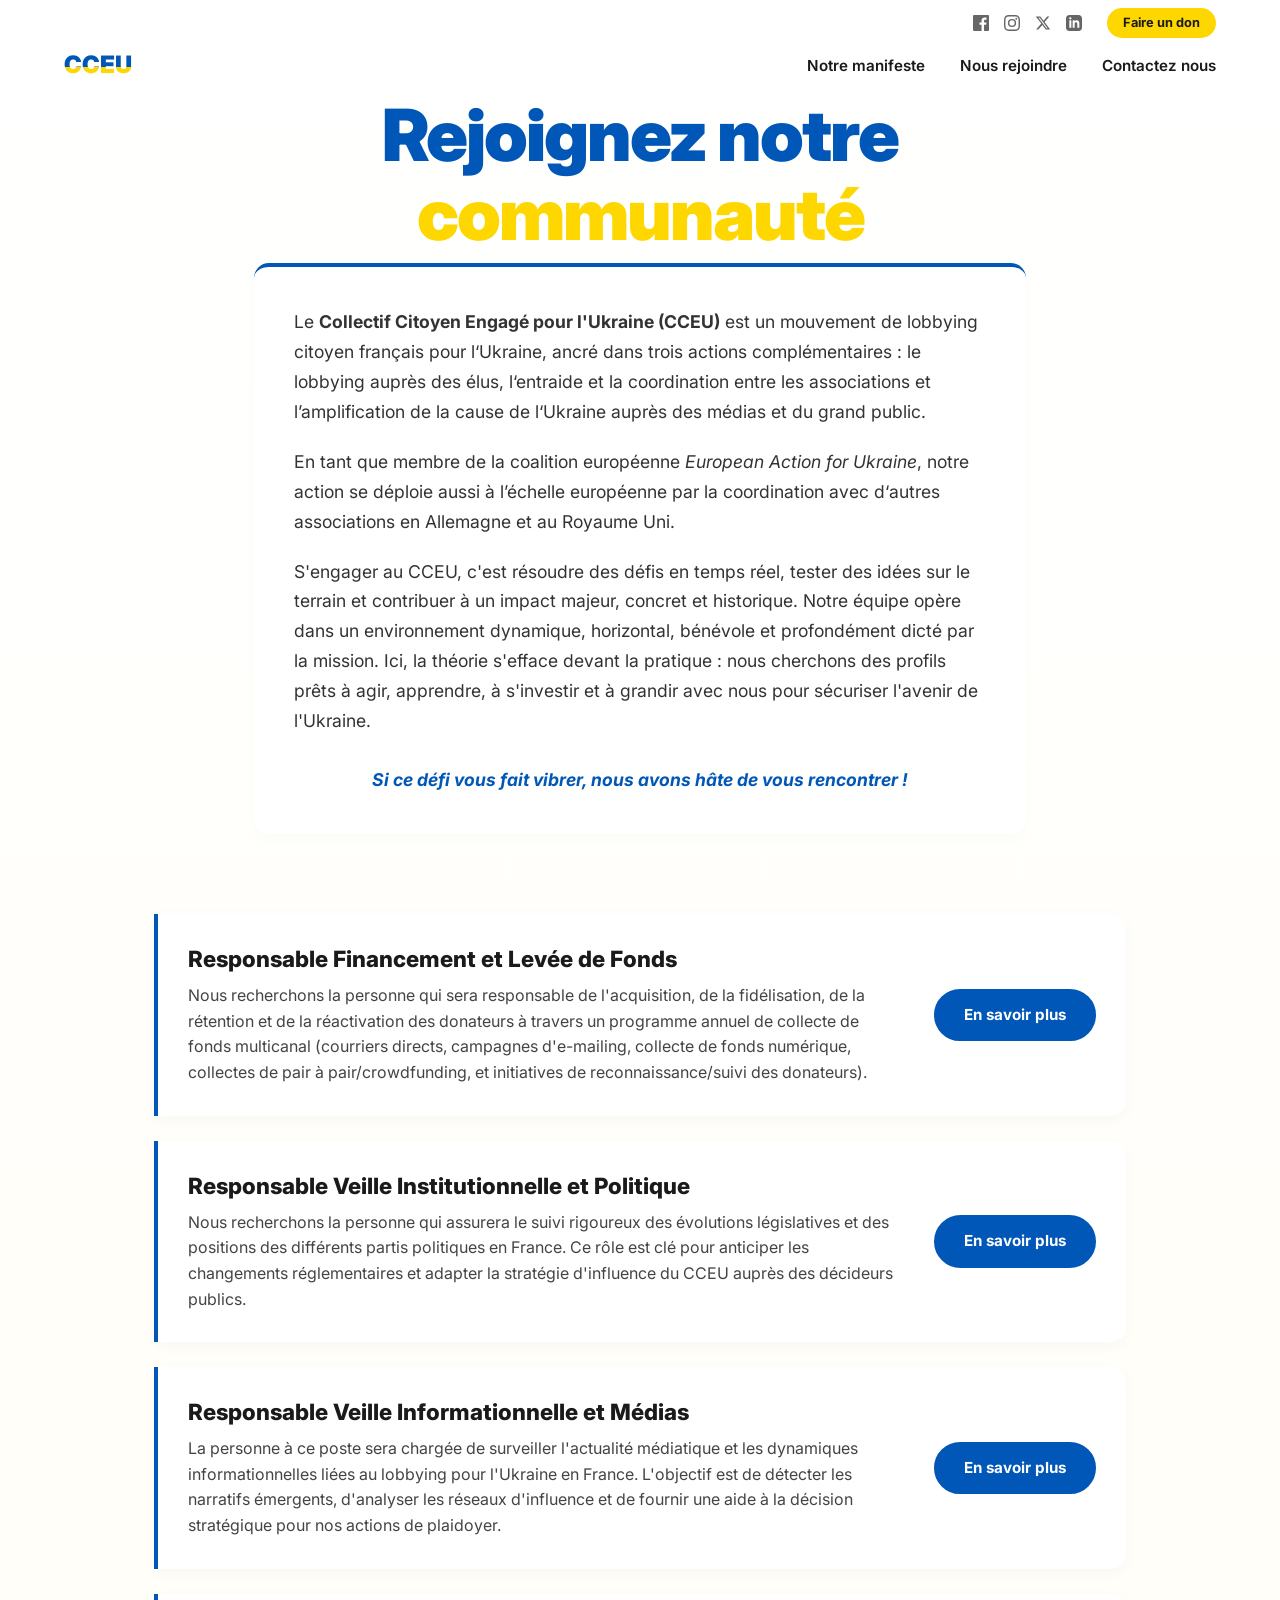
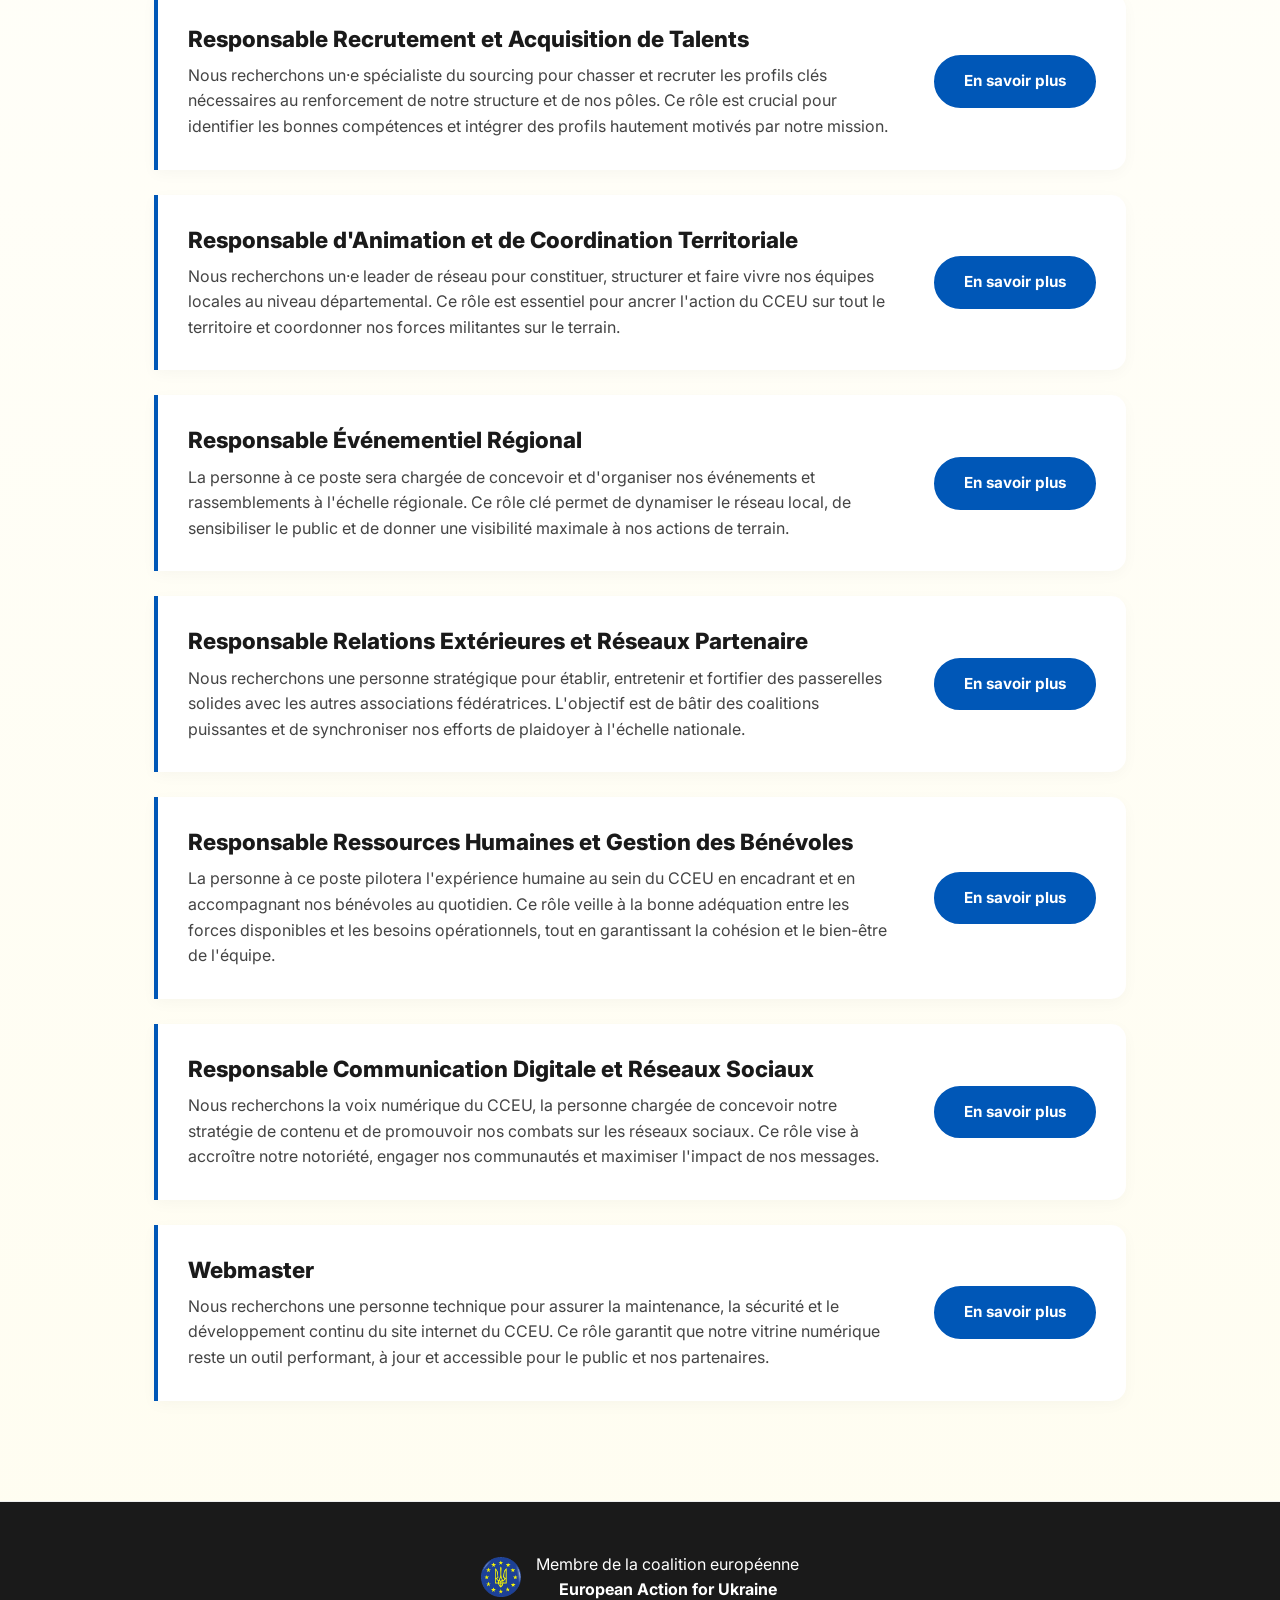
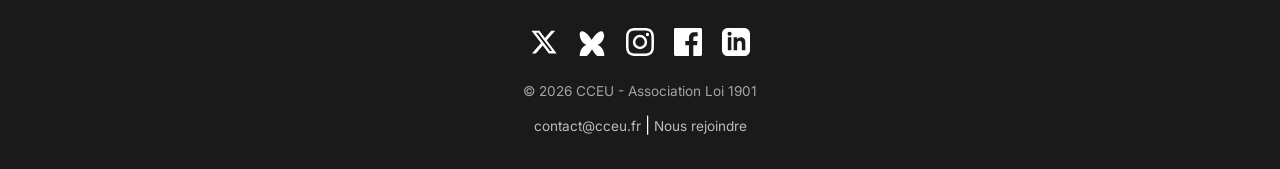
==== pages/rejoindre.html @ 735cca51 "Update rejoindre.html" ====
<!DOCTYPE html>
<html lang="fr">
<head>
    <meta charset="UTF-8">
    <meta name="viewport" content="width=device-width, initial-scale=1.0">
    <title>CCEU - Collectif Citoyen Engagé pour l'Ukraine</title>
    <link rel="stylesheet" href="../index.css">
    <link rel="stylesheet" href="../static/jobs.css">
    <link rel="preconnect" href="https://fonts.googleapis.com">
    <link rel="preconnect" href="https://fonts.gstatic.com" crossorigin>
    <link href="https://fonts.googleapis.com/css2?family=Inter:wght@400;700;900&display=swap" rel="stylesheet">
</head>
<body>
<header>
        <div class="top-bar">
            <div class="top-bar-container">
                <div class="nav-socials">
                    <a href="https://www.facebook.com/profile.php?id=61579489568412" target="_blank" title="Facebook">
                        <svg viewBox="0 0 24 24"><path d="M22.675 0h-21.35c-.732 0-1.325.593-1.325 1.325v21.351c0 .731.593 1.324 1.325 1.324h11.495v-9.294h-3.128v-3.622h3.128v-2.671c0-3.1 1.893-4.788 4.659-4.788 1.325 0 2.463.099 2.795.143v3.24l-1.918.001c-1.504 0-1.795.715-1.795 1.763v2.313h3.587l-.467 3.622h-3.12v9.293h6.116c.73 0 1.323-.593 1.323-1.325v-21.35c0-.732-.593-1.325-1.325-1.325z" /></svg>
                    </a>
                    <a href="https://www.instagram.com/collectif_cceu/" target="_blank" title="Instagram">
                        <svg viewBox="0 0 24 24"><path d="M12 2.163c3.204 0 3.584.012 4.85.07 3.252.148 4.771 1.691 4.919 4.919.058 1.265.069 1.645.069 4.849 0 3.205-.012 3.584-.069 4.849-.149 3.225-1.664 4.771-4.919 4.919-1.266.058-1.644.07-4.85.07-3.204 0-3.584-.012-4.849-.07-3.26-.149-4.771-1.699-4.919-4.92-.058-1.265-.07-1.644-.07-4.849 0-3.204 .013-3.583.07-4.849.149-3.227 1.664-4.771 4.919-4.919 1.266-.057 1.645-.069 4.849-.069zM12 0C8.741 0 8.333.014 7.053.072 2.695.272.273 2.69.073 7.052.014 8.333 0 8.741 0 12c0 3.259.014 3.668.072 4.948.2 4.358 2.618 6.78 6.98 6.981 1.281.058 1.689.072 4.948.072 3.259 0 3.668-.014 4.948-.072 4.354-.2 6.782-2.618 6.979-6.98.059-1.28.073-1.689.073-4.948 0-3.259-.014-3.668-.072-4.947-.196-4.354-2.617-6.78-6.979-6.98C15.668.014 15.259 0 12 0zm0 5.838a6.162 6.162 0 100 12.324 6.162 6.162 0 000-12.324zM12 16a4 4 0 110-8 4 4 0 010 8zm6.406-11.845a1.44 1.44 0 100 2.881 1.44 1.44 0 000-2.881z"/></svg>
                    </a>
                    <a href="https://x.com/Collectif_CCEU" target="_blank" title="Twitter / X">
                        <svg viewBox="0 0 24 24"><path d="M18.244 2.25h3.308l-7.227 8.26 8.502 11.24H16.17l-5.214-6.817L4.99 21.75H1.68l7.73-8.835L1.254 2.25H8.08l4.713 6.231zm-1.161 17.52h1.833L7.084 4.126H5.117z"/></svg>
                    </a>
                    <a href="https://www.linkedin.com/company/cceu/" target="_blank" title="LinkedIn">
                        <svg viewBox="0 0 24 24"><path d="M19 0h-14c-2.761 0-5 2.239-5 5v14c0 2.761 2.239 5 5 5h14c2.762 0 5-2.239 5-5v-14c0-2.761-2.238-5-5-5zm-11 19h-3v-11h3v11zm-1.5-12.268c-.966 0-1.75-.79-1.75-1.764s.784-1.764 1.75-1.764 1.75.79 1.75 1.764-.783 1.764-1.75 1.764zm13.5 12.268h-3v-5.604c0-3.368-4-3.113-4 0v5.604h-3v-11h3v1.765c1.396-2.586 7-2.777 7 2.476v6.759z"/></svg>
                    </a>
                </div>
                <a href="https://www.paypal.com/donate/?hosted_button_id=MT288N3JQ9G96" target="_blank" class="btn-donate-top">Faire un don</a>
            </div>
        </div>

        <nav class="main-nav">
            <div class="logo-nav">CCEU</div>
            <ul class="nav-links">
                <li><a href="#manifeste">Notre manifeste</a></li>
                <li><a href="https://cceu.fr/pages/rejoindre.html">Nous rejoindre</a></li>
                <li><a href="mailto:contact@cceu.fr">Contactez nous</a></li>
            </ul>
        </nav>
    </header>

    <main>
        <section class="hero hero-rejoindre">
            <h1 class="acronym acronym-rejoindre">Rejoignez notre communauté</h1>
            
            <div class="introduction-box">
                <p class="intro-paragraph">
                    Le <strong>Collectif Citoyen Engagé pour l'Ukraine (CCEU)</strong> est un mouvement de lobbying citoyen français pour l‘Ukraine, 
                    ancré dans trois actions complémentaires : le lobbying auprès des élus, l‘entraide et la coordination entre les associations et 
                    l’amplification de la cause de l‘Ukraine auprès des médias et du grand public.
                </p>
                
                <p class="intro-paragraph">
                    En tant que membre de la coalition européenne <em>European Action for Ukraine</em>, notre action se déploie aussi à l’échelle européenne
                    par la coordination avec d‘autres associations en Allemagne et au Royaume Uni.
                </p>
                
                <p class="intro-paragraph">
                    S'engager au CCEU, c'est résoudre des défis en temps réel, tester des idées sur le terrain et contribuer à un impact majeur, 
                    concret et historique. Notre équipe opère dans un environnement dynamique, horizontal, bénévole et profondément dicté par la mission. 
                    Ici, la théorie s'efface devant la pratique : nous cherchons des profils prêts à agir, apprendre, à s'investir et à grandir 
                    avec nous pour sécuriser l'avenir de l'Ukraine.
                </p>
                
                <p class="intro-conclusion">
                    Si ce défi vous fait vibrer, nous avons hâte de vous rencontrer !
                </p>
            </div>
        </section>

        <div class="nous-rejoindre-container">
            <div class="poste-resume">
                <div class="poste-texte-container">
                    <h2 class="poste-titre">Responsable Financement et Levée de Fonds</h2>
                    <p class="poste-texte">Nous recherchons la personne qui sera responsable de l'acquisition, de la fidélisation, de la rétention 
                        et de la réactivation des donateurs à travers un programme annuel de collecte de fonds multicanal (courriers directs, 
                        campagnes d'e-mailing, collecte de fonds numérique, collectes de pair à pair/crowdfunding, et 
                        initiatives de reconnaissance/suivi des donateurs).</p>
                </div>
                <a href="https://cceu.fr/pages/jobs/responsable-financement.html" class="poste-button">En savoir plus</a>
            </div>

            <div class="poste-resume">
                <div class="poste-texte-container">
                    <h2 class="poste-titre">Responsable Veille Institutionnelle et Politique</h2>
                    <p class="poste-texte">Nous recherchons la personne qui assurera le suivi rigoureux des évolutions législatives et des positions 
                        des différents partis politiques en France. Ce rôle est clé pour anticiper les changements réglementaires et adapter la stratégie 
                        d'influence du CCEU auprès des décideurs publics.</p>
                </div>
                <a href="https://cceu.fr/pages/jobs/responsable-veille-institutionnelle.html" class="poste-button">En savoir plus</a>
            </div>

            <div class="poste-resume">
                <div class="poste-texte-container">
                    <h2 class="poste-titre">Responsable Veille Informationnelle et Médias</h2>
                    <p class="poste-texte">La personne à ce poste sera chargée de surveiller l'actualité médiatique et les dynamiques informationnelles 
                        liées au lobbying pour l'Ukraine en France. L'objectif est de détecter les narratifs émergents, d'analyser les réseaux d'influence 
                        et de fournir une aide à la décision stratégique pour nos actions de plaidoyer.</p>
                </div>
                <a href="https://cceu.fr/pages/jobs/responsable-veille-informationnelle.html" class="poste-button">En savoir plus</a>
            </div>

            <div class="poste-resume">
                <div class="poste-texte-container">
                    <h2 class="poste-titre">Responsable Recrutement et Acquisition de Talents</h2>
                    <p class="poste-texte">Nous recherchons un·e spécialiste du sourcing pour chasser et recruter les profils clés nécessaires au 
                        renforcement de notre structure et de nos pôles. Ce rôle est crucial pour identifier les bonnes compétences et intégrer des 
                        profils hautement motivés par notre mission.</p>
                </div>
                <a href="https://cceu.fr/pages/jobs/responsable-recrutement.html" class="poste-button">En savoir plus</a>
            </div>

            <div class="poste-resume">
                <div class="poste-texte-container">
                    <h2 class="poste-titre">Responsable d'Animation et de Coordination Territoriale</h2>
                    <p class="poste-texte">Nous recherchons un·e leader de réseau pour constituer, structurer et faire vivre nos équipes locales au niveau 
                        départemental. Ce rôle est essentiel pour ancrer l'action du CCEU sur tout le territoire et coordonner nos forces militantes sur le terrain.</p>
                </div>
                <a href="https://cceu.fr/pages/jobs/responsable-animation-coordination.html" class="poste-button">En savoir plus</a>
            </div>

            <div class="poste-resume">
                <div class="poste-texte-container">
                    <h2 class="poste-titre">Responsable Événementiel Régional</h2>
                    <p class="poste-texte">La personne à ce poste sera chargée de concevoir et d'organiser nos événements et rassemblements à l'échelle 
                        régionale. Ce rôle clé permet de dynamiser le réseau local, de sensibiliser le public et de donner une visibilité maximale à 
                        nos actions de terrain.</p>
                </div>
                <a href="https://cceu.fr/pages/jobs/responsable-evenementiel-regional.html" class="poste-button">En savoir plus</a>
            </div>

            <div class="poste-resume">
                <div class="poste-texte-container">
                    <h2 class="poste-titre">Responsable Relations Extérieures et Réseaux Partenaire</h2>
                    <p class="poste-texte">Nous recherchons une personne stratégique pour établir, entretenir et fortifier des passerelles solides 
                        avec les autres associations fédératrices. L'objectif est de bâtir des coalitions puissantes et de synchroniser nos efforts 
                        de plaidoyer à l'échelle nationale.</p>
                </div>
                <a href="https://cceu.fr/pages/jobs/responsable-relations-exterieures.html" class="poste-button">En savoir plus</a>
            </div>

            <div class="poste-resume">
                <div class="poste-texte-container">
                    <h2 class="poste-titre">Responsable Ressources Humaines et Gestion des Bénévoles</h2>
                    <p class="poste-texte">La personne à ce poste pilotera l'expérience humaine au sein du CCEU en encadrant et en accompagnant nos 
                        bénévoles au quotidien. Ce rôle veille à la bonne adéquation entre les forces disponibles et les besoins opérationnels, tout 
                        en garantissant la cohésion et le bien-être de l'équipe.</p>
                </div>
                <a href="https://cceu.fr/pages/jobs/responsable-ressources-humaines.html" class="poste-button">En savoir plus</a>
            </div>

            <div class="poste-resume">
                <div class="poste-texte-container">
                    <h2 class="poste-titre">Responsable Communication Digitale et Réseaux Sociaux</h2>
                    <p class="poste-texte">Nous recherchons la voix numérique du CCEU, la personne chargée de concevoir notre stratégie de contenu et 
                        de promouvoir nos combats sur les réseaux sociaux. Ce rôle vise à accroître notre notoriété, engager nos communautés et maximiser 
                        l'impact de nos messages.</p>
                </div>
                <a href="https://cceu.fr/pages/jobs/responsable-communication-digitale.html" class="poste-button">En savoir plus</a>
            </div>

            <div class="poste-resume">
                <div class="poste-texte-container">
                    <h2 class="poste-titre">Webmaster</h2>
                    <p class="poste-texte">Nous recherchons une personne technique pour assurer la maintenance, la sécurité et le développement continu 
                        du site internet du CCEU. Ce rôle garantit que notre vitrine numérique reste un outil performant, à jour et accessible pour le 
                        public et nos partenaires.</p>
                </div>
                <a href="https://cceu.fr/pages/jobs/webmaster.html" class="poste-button">En savoir plus</a>
            </div>
        </div>
    </main>

<footer>
    <div class="footer-content">
        
        <div class="coalition-block">
            <a href="https://europeanactionforukraine.org" target="_blank" rel="noopener">
                <img src="../static/logo_EAU.png" alt="Logo European Action for Ukraine">
                <span>
                    Membre de la coalition européenne<br>
                    <strong>European Action for Ukraine</strong>
                </span>
            </a>
        </div>
        <br>

        <div class="social-links">
            <a href="https://x.com/Collectif_CCEU" target="_blank" title="Twitter / X">
                <svg viewBox="0 0 24 24"><path d="M18.244 2.25h3.308l-7.227 8.26 8.502 11.24H16.17l-5.214-6.817L4.99 21.75H1.68l7.73-8.835L1.254 2.25H8.08l4.713 6.231zm-1.161 17.52h1.833L7.084 4.126H5.117z"/></svg>
            </a>
            <a href="https://bsky.app/profile/cceu.bsky.social" target="_blank" title="Bluesky">
                <svg viewBox="0 0 24 24"><path d="M12 10.8c-1.087-2.114-4.046-5.929-6.058-7.148-1.005-.609-2.085-1.132-2.912-.904-1.119.308-1.577 1.455-1.577 2.441 0 .543.15 1.836.257 2.37.581 2.924 2.164 5.343 4.29 6.443.43.223.86.377 1.25.467-.39.09-.82.244-1.25.467-2.126 1.1-3.709 3.519-4.29 6.443-.107.534-.257 1.827-.257 2.37 0 .986.458 2.133 1.577 2.441.827.228 1.907-.295 2.912-.904 2.012-1.219 4.971-5.034 6.058-7.148 1.087 2.114 4.046 5.929 6.058 7.148 1.005.609 2.085 1.132 2.912.904 1.119-.308 1.577-1.455 1.577-2.441 0-.543-.15-1.836-.257-2.37-.581-2.924-2.164-5.343-4.29-6.443-.43-.223-.86-.377-1.25-.467.39-.09.82-.244 1.25-.467 2.126-1.1 3.709-3.519 4.29-6.443.107-.534.257-1.827-.257-2.37 0-.986-.458-2.133-1.577-2.441-.827-.228-1.907.295-2.912.904-2.012 1.219-4.971 5.034-6.058 7.148Z"/></svg>
            </a>
            <a href="https://www.instagram.com/collectif_cceu/" target="_blank" title="Instagram">
                <svg viewBox="0 0 24 24"><path d="M12 2.163c3.204 0 3.584.012 4.85.07 3.252.148 4.771 1.691 4.919 4.919.058 1.265.069 1.645.069 4.849 0 3.205-.012 3.584-.069 4.849-.149 3.225-1.664 4.771-4.919 4.919-1.266.058-1.644.07-4.85.07-3.204 0-3.584-.012-4.849-.07-3.26-.149-4.771-1.699-4.919-4.92-.058-1.265-.07-1.644-.07-4.849 0-3.204.013-3.583.07-4.849.149-3.227 1.664-4.771 4.919-4.919 1.266-.057 1.645-.069 4.849-.069zM12 0C8.741 0 8.333.014 7.053.072 2.695.272.273 2.69.073 7.052.014 8.333 0 8.741 0 12c0 3.259.014 3.668.072 4.948.2 4.358 2.618 6.78 6.98 6.981 1.281.058 1.689.072 4.948.072 3.259 0 3.668-.014 4.948-.072 4.354-.2 6.782-2.618 6.979-6.98.059-1.28.073-1.689.073-4.948 0-3.259-.014-3.668-.072-4.947-.196-4.354-2.617-6.78-6.979-6.98C15.668.014 15.259 0 12 0zm0 5.838a6.162 6.162 0 100 12.324 6.162 6.162 0 000-12.324zM12 16a4 4 0 110-8 4 4 0 010 8zm6.406-11.845a1.44 1.44 0 100 2.881 1.44 1.44 0 000-2.881z"/></svg>
            </a>
            <a href="https://www.facebook.com/profile.php?id=61579489568412" target="_blank" title="Facebook">
                <svg viewBox="0 0 24 24"><path d="M22.675 0h-21.35c-.732 0-1.325.593-1.325 1.325v21.351c0 .731.593 1.324 1.325 1.324h11.495v-9.294h-3.128v-3.622h3.128v-2.671c0-3.1 1.893-4.788 4.659-4.788 1.325 0 2.463.099 2.795.143v3.24l-1.918.001c-1.504 0-1.795.715-1.795 1.763v2.313h3.587l-.467 3.622h-3.12v9.293h6.116c.73 0 1.323-.593 1.323-1.325v-21.35c0-.732-.593-1.325-1.325-1.325z"/></svg>
            </a>
            <a href="https://www.linkedin.com/company/cceu/" target="_blank" title="LinkedIn">
                <svg viewBox="0 0 24 24"><path d="M19 0h-14c-2.761 0-5 2.239-5 5v14c0 2.761 2.239 5 5 5h14c2.762 0 5-2.239 5-5v-14c0-2.761-2.238-5-5-5zm-11 19h-3v-11h3v11zm-1.5-12.268c-.966 0-1.75-.79-1.75-1.764s.784-1.764 1.75-1.764 1.75.79 1.75 1.764-.783 1.764-1.75 1.764zm13.5 12.268h-3v-5.604c0-3.368-4-3.113-4 0v5.604h-3v-11h3v1.765c1.396-2.586 7-2.777 7 2.476v6.759z"/></svg>
            </a>
        </div>

        <p class="copyright">&copy; 2026 CCEU - Association Loi 1901</p>
        
        <div class="emails">
            <a href="mailto:contact@cceu.fr">contact@cceu.fr</a> | 
            <a href="rejoindre.html">Nous rejoindre</a>
        </div>
    </div>
</footer>

</body>
</html>
---- index.css ----
:root {
    --ua-blue: #0057B7;
    --ua-yellow: #FFD700;
    --dark: #1a1a1a;
    --light: #f9f9f9;
}

* {
    margin: 0;
    padding: 0;
    box-sizing: border-box;
}

body {
    font-family: 'Inter', sans-serif;
    background: linear-gradient(180deg, #ffffff 0%, #fffdf0 100%);
    color: var(--dark);
    line-height: 1.6;
    min-height: 100vh;
}

/* #region Navigation */
header {
    width: 100%;
    background-color: #ffffff;
}

/* Style de la petite barre tout en haut */
.top-bar {
    width: 100%;
    padding: 8px 5%;
    display: flex;         /* On force la ligne à devenir un conteneur Flex */
    justify-content: flex-end; /* On pousse tout le monde vers la droite de l'écran */
}

.top-bar-container {
    width: 100%;
    max-width: 1200px;
    display: flex;
    justify-content: flex-end; /* Aligne tout le sous-bloc à droite */
    align-items: center;
    gap: 25px;
}

/* Réseaux Sociaux */
.nav-socials {
    display: flex;
    align-items: center;
    gap: 15px;
}

.nav-socials a {
    display: flex;
    align-items: center;
}

.nav-socials svg {
    width: 16px; /* Discret pour la top-bar */
    height: 16px;
    fill: #666;
    transition: fill 0.2s, transform 0.2s;
}

.nav-socials a:hover svg {
    fill: var(--ua-blue);
    transform: scale(1.1);
}

/* Bouton faire un don dans la top-bar */
.btn-donate-top {
    background-color: var(--ua-yellow);
    color: var(--dark);
    text-decoration: none;
    font-weight: 700;
    font-size: 0.8rem;
    padding: 5px 16px;
    border-radius: 50px;
    transition: background-color 0.2s, transform 0.2s;
}

.btn-donate-top:hover {
    background-color: #e6c200;
    transform: translateY(-1px);
}

/* Style de la barre de navigation principale (Logo + Menu) */
.main-nav {
    display: flex;
    justify-content: space-between;
    align-items: center;
    padding: 0px 5% 0px 5%;
    width: 100%;
}

.logo-nav {
    font-weight: 900;
    font-size: 1.5rem;
    background: linear-gradient(to bottom, var(--ua-blue) 55%, var(--ua-yellow) 50%);
   -webkit-background-clip: text;
   -webkit-text-fill-color: transparent;
}

.nav-links {
    display: flex;
    list-style: none;
    gap: 35px;
    align-items: center;
}

.nav-links a {
    text-decoration: none;
    color: var(--dark);
    font-weight: 600;
    font-size: 0.95rem;
    transition: color 0.3s;
}

.nav-links a:hover {
    color: var(--ua-blue);
}
/* #endregion */

/* #region Hero Section */
.hero {
    display: flex;
    flex-direction: column;
    align-items: center;
    text-align: center;
    padding: 10px 5%;
}

.main-logo {
    width: 436px;
    margin-bottom: 0px;
}

.acronym {
    font-size: 6rem;
    font-weight: 900;
    letter-spacing: -2px;
    background: linear-gradient(to bottom, var(--ua-blue) 55%, var(--ua-yellow) 50%);
    -webkit-background-clip: text;
    -webkit-text-fill-color: transparent;
    margin-bottom: 0;
}

.fullname {
    font-size: 1.2rem;
    font-weight: 700;
    text-transform: uppercase;
    letter-spacing: 1px;
}

.tagline {
    font-size: 2.5rem;
    max-width: 800px;
    margin-bottom: 40px;
}

/* #endregion */

/* #region Banner */

.scroll-banner {
    position: relative;
    width: 100%;
    height: 60vh;
    overflow: hidden;
    margin-top: 20px;
    display: flex;
    align-items: center;
    justify-content: center;
    text-align: center;
}

.banner-bg {
    position: absolute;
    top: 0;
    left: 0;
    width: 100%;
    height: 100%;
    background-position: center;
    background-repeat: no-repeat;
    background-size: cover;
    background-attachment: fixed;
    z-index: 1;
}

.banner-overlay {
    position: absolute;
    top: 0;
    left: 0;
    width: 100%;
    height: 100%;
    background: rgba(0, 0, 0, 0.4); /* Filtre noir transparent à 40% */
    z-index: 2;
}

/* Conteneur du texte */
.banner-content {
    position: relative;
    z-index: 3;
    width: 100%;
    max-width: 900px; /* Aligné avec la structure du site */
    padding: 0 20px;
}

/* Style de la phrase en blanc */
.tagline-banner {
    color: #ffffff;
    font-size: 2.5rem;
    font-weight: 700;
    line-height: 1.4;
    text-shadow: 0 4px 12px rgba(0, 0, 0, 0.5); /* Ombre portée pour détacher le texte */
}

/* #endregion */

/* #region Boutons */
.cta-container {
    display: flex;
    gap: 20px;
}

.cta-reminder {
    display: flex;
    justify-content: center;
    gap: 20px;
    padding: 60px 0;
    background-color: #ffffff;
}

.btn {
    padding: 15px 40px;
    border-radius: 50px;
    text-decoration: none;
    font-weight: 700;
    font-size: 1.1rem;
    transition: transform 0.2s;
}

.btn:hover {
    transform: translateY(-3px);
}

.btn-yellow { background-color: var(--ua-yellow); color: var(--dark); }
.btn-blue { background-color: var(--ua-blue); color: white; }

/* #endregion */

/* #region Manifeste */

.manifesto {
    padding: 80px 5% 0px;
    background-color: #ffffff;
    color: var(--dark);
}

.container {
    max-width: 1100px;
    margin: 0 auto;
}

/* Introduction */
.manifesto-intro {
    text-align: center;
    margin-bottom: 60px;
}

.manifesto-intro h3 {
    color: var(--ua-blue);
    text-transform: uppercase;
    letter-spacing: 2px;
    font-size: 1rem;
    margin-bottom: 20px;
}

.manifesto-intro .lead {
    font-size: 1.6rem;
    font-weight: 800;
    line-height: 1.3;
    margin-bottom: 25px;
    color: var(--dark);
}

.manifesto-intro p {
    font-size: 1.1rem;
    color: #444;
    max-width: 900px;
    margin: 0 auto;
    line-height: 1.6;
}

/* Grille des combats */
.combats-grid {
    display: grid;
    grid-template-columns: repeat(auto-fit, minmax(450px, 1fr));
    gap: 40px;
    margin-bottom: 60px;
}

.combat-item {
    padding: 30px;
    border-left: 4px solid var(--ua-yellow);
    background: #f9f9f9;
    transition: background 0.3s;
}

.combat-item:hover {
    background: #f0f4f8;
}

.combat-item h4 {
    color: var(--ua-blue);
    font-size: 1.25rem;
    margin-bottom: 15px;
    font-weight: 700;
}

.combat-item p {
    font-size: 1rem;
    line-height: 1.5;
    color: #333;
}

/* Bloc Actions / Conclusion */
.manifesto-actions {
    background: var(--ua-blue);
    color: white;
    padding: 50px;
    border-radius: 8px;
    text-align: center;
}

.manifesto-actions h4 {
    font-size: 1.8rem;
    margin-bottom: 20px;
    color: var(--ua-yellow);
}

.manifesto-actions p {
    font-size: 1.1rem;
    max-width: 850px;
    margin: 0 auto 20px;
    line-height: 1.6;
    opacity: 0.95;
}

.manifesto-actions strong {
    color: var(--ua-yellow);
}

/* #endregion */

/* #region Missions */

.missions-details {
    padding: 60px 5%;
    background-color: #fdfdfd;
}

.btn-mission {
    display: inline-block;
    margin-top: 15px;
    padding: 10px 20px;
    border: 2px solid var(--ua-blue);
    color: var(--ua-blue);
    text-decoration: none;
    font-weight: 700;
    border-radius: 50px;
    font-size: 0.9rem;
    transition: all 0.3s ease;
    background-color: var(--ua-blue);
    color: white;
}

.btn-mission:hover {
    background-color: white;
    color: var(--ua-blue);
    transform: translateX(5px); /* Petit effet de glissement vers la droite */
}

.mission-content p {
    margin-bottom: 10px; /* Réduit l'espace pour que le bouton soit proche du texte */
}

.section-title {
    text-align: center;
    margin-bottom: 50px;
}

.section-title h3 {
    color: var(--ua-blue);
    font-size: 0.9rem;
    text-transform: uppercase;
    letter-spacing: 2px;
    margin-bottom: 10px;
}

.section-title h2 {
    font-size: 2rem; /* Légèrement réduit */
    font-weight: 800;
}

.mission-row {
    display: flex;
    align-items: center;
    gap: 50px; /* Espace réduit */
    margin-bottom: 70px; /* Espace réduit */
}

.mission-row.reverse {
    flex-direction: row-reverse;
}

.mission-image {
    flex: 0 0 40%; 
    max-width: 40%;
}

.mission-image img {
    width: 100%;
    height: 300px; /* Énorme réduction (était 450px) */
    object-fit: cover;
    border-radius: 15px;
    box-shadow: 0 10px 30px rgba(0,0,0,0.08); /* Ombre plus douce */
}

.mission-content {
    flex: 1;
}

.mission-tag {
    background: var(--ua-yellow);
    color: var(--dark);
    padding: 4px 12px;
    border-radius: 50px;
    font-size: 0.75rem;
    font-weight: 700;
    text-transform: uppercase;
}

.mission-content h4 {
    font-size: 1.8rem; /* Réduit pour plus d'humilité */
    margin: 15px 0;
    color: var(--dark);
    line-height: 1.2;
}

.mission-content p {
    font-size: 1.05rem; /* Légèrement réduit */
    line-height: 1.6;
    color: #444;
}

/* #endregion */

/* #region Footer */

footer {
    background-color: #1a1a1a;
    color: #ffffff;
    margin-top: 100px;
    padding: 50px 5% 30px;
    text-align: center;
    border-top: 1px solid #eee;
}

.social-links {
    display: flex;
    justify-content: center;
    gap: 20px; /* Espacement plus serré */
    margin-bottom: 25px;
}

.social-links a {
    display: inline-flex;
    align-items: center;
    justify-content: center;
    text-decoration: none;
    transition: transform 0.3s;
}

.social-links svg {
    width: 28px;  /* TAILLE MAXIMALE IMPOSÉE < 30px */
    height: 28px; /* TAILLE MAXIMALE IMPOSÉE < 30px */
    fill: #ffffff;
    transition: fill 0.3s;
}

.social-links a:hover svg {
    fill: var(--ua-yellow);
}

.social-links a:hover {
    transform: translateY(-2px);
}

.coalition-block a { text-decoration: none; color: inherit; display: flex; align-items: center; justify-content: center; gap: 15px; }
.coalition-block img { height: 40px; }
.copyright { font-size: 0.85rem; opacity: 0.6; margin: 20px 0 10px; }

.emails a { 
    color: #ffffff; 
    text-decoration: none; 
    font-size: 0.85rem; 
    opacity: 0.7; 
}

/* #endregion */

/* #region Responsive */

@media (max-width: 768px) {
    .acronym { font-size: 4rem; }
    .tagline { font-size: 1.8rem; }
    .cta-container { flex-direction: column; }

    .top-bar-container {
        justify-content: center; /* Centre les réseaux et le don sur mobile */
        gap: 15px;
    }

    .main-nav {
        flex-direction: column;
        gap: 15px;
        padding: 15px 5%;
    }

    nav {
        flex-direction: column;
        gap: 15px;
        padding: 15px 5%;
    }
    .nav-right {
        flex-direction: column;
        gap: 15px;
        width: 100%;
    }
    .nav-links {
        gap: 20px;
        padding-left: 0;
    }

    .nav-socials {
        border-right: none;
        padding-right: 0;
    }

    .mission-row, .mission-row.reverse {
        flex-direction: column;
        gap: 30px;
    }
    .mission-image, .mission-content {
        flex: 0 0 100%;
        max-width: 100%;
    }
    .mission-image img {
        height: 220px; /* Encore plus petit sur mobile */
    }

    .combats-grid {
        grid-template-columns: 1fr;
    }
    
    .manifesto-intro .lead {
        font-size: 1.3rem;
    }
    
    .manifesto-actions {
        padding: 30px 20px;
    }

    .cta-reminder {
        flex-direction: column;
        align-items: center;
        padding: 40px 20px;
    }
}

/* #endregion */
---- static/jobs.css ----
.nous-rejoindre-container {
    max-width: 1100px;
    margin: 40px auto 80px;
    padding: 0 5%;
    display: flex;
    flex-direction: column;
    gap: 25px; /* Espace entre chaque bloc de poste */
}

.poste-resume {
    background: #ffffff;
    border-left: 4px solid var(--ua-blue); /* Rappel sobre de la charte */
    padding: 30px;
    border-radius: 0 15px 15px 0;
    box-shadow: 0 4px 15px rgba(0, 0, 0, 0.03); /* Ombre très légère et propre */
    display: flex;
    justify-content: space-between;
    align-items: center;
    gap: 40px;
    transition: transform 0.2s, box-shadow 0.2s, border-left-color 0.2s;
}

.poste-resume:hover {
    transform: translateY(-2px);
    box-shadow: 0 8px 25px rgba(0, 0, 0, 0.06);
    border-left-color: var(--ua-yellow); /* Changement de couleur discret au survol */
}

.poste-texte-container {
    flex: 1;
}

.poste-titre {
    font-size: 1.4rem;
    font-weight: 800;
    color: var(--dark);
    margin-bottom: 10px;
    line-height: 1.3;
}

.poste-texte {
    font-size: 1rem;
    line-height: 1.6;
    color: #444; /* Même couleur que le texte de ton manifeste */
}

/* Bouton "En savoir plus" */
.poste-button {
    flex-shrink: 0;
    display: inline-block;
    padding: 12px 28px;
    background-color: var(--ua-blue);
    color: #ffffff;
    border: 2px solid var(--ua-blue);
    font-family: 'Inter', sans-serif;
    font-weight: 700;
    font-size: 0.95rem;
    border-radius: 50px;
    cursor: pointer;
    text-decoration: none;
    transition: all 0.3s ease;
}

.poste-button:hover {
    background-color: #ffffff;
    color: var(--ua-blue);
}

.hero-rejoindre {
    padding-bottom: 40px;
    max-width: 900px;
    margin: 0 auto;
}

.acronym-rejoindre {
    font-size: 4.5rem;
    line-height: 1.1;
    margin-bottom: 10px;
}

.fullname-rejoindre {
    margin-bottom: 40px;
}

/* Boîte d'introduction du manifeste de recrutement */
.introduction-box {
    text-align: left;
    background: #ffffff;
    padding: 40px;
    border-radius: 15px;
    box-shadow: 0 4px 15px rgba(0, 0, 0, 0.02);
    border-top: 4px solid var(--ua-blue);
}

.intro-paragraph {
    font-size: 1.1rem;
    line-height: 1.7;
    color: #333;
    margin-bottom: 20px;
}

/* Dernier paragraphe pour enlever la marge basse inutile */
.introduction-box p.intro-paragraph:last-of-type {
    margin-bottom: 25px;
}

.intro-conclusion {
    font-size: 1.1rem;
    font-weight: 700;
    color: var(--ua-blue);
    text-align: center;
    margin-top: 30px;
    font-style: italic;
}

.page-poste-unique {
    max-width: 800px; /* Plus serré pour un confort de lecture optimal du texte */
    margin: 0 auto 80px;
    padding: 0 5%;
}

.hero-poste {
    text-align: center;
    padding: 60px 0 30px;
}

.titre-poste {
    font-size: 3rem;
    font-weight: 900;
    color: var(--dark);
    line-height: 1.2;
    margin-bottom: 10px;
}

.statut-poste {
    font-size: 1.1rem;
    font-weight: 700;
    color: var(--ua-blue);
    text-transform: uppercase;
    letter-spacing: 1px;
}

/* Zone de contenu */
.contenu-poste-container {
    background: #ffffff;
    padding: 50px;
    border-radius: 15px;
    box-shadow: 0 4px 15px rgba(0, 0, 0, 0.02);
    border-top: 4px solid var(--ua-blue);
}

/* Ciblage direct des balises dans le conteneur */
.contenu-poste-container h2 {
    font-size: 1.6rem;
    font-weight: 800;
    color: var(--dark);
    margin-top: 40px;
    margin-bottom: 20px;
}

/* Gestion automatique du premier h2 de la page */
.contenu-poste-container h2:first-of-type {
    margin-top: 0;
}

.contenu-poste-container p {
    font-size: 1.1rem;
    line-height: 1.7;
    color: #333;
    margin-bottom: 15px;
}

.contenu-poste-container p strong {
    color: var(--dark);
}

.separateur-poste {
    height: 1px;
    background: #eaeaea;
    margin: 50px 0 40px;
}

.action-postuler-container {
    text-align: center;
    margin: 40px 0 20px;
}

.btn-postuler {
    display: inline-block;
    padding: 16px 40px;
    background-color: var(--ua-blue);
    color: #ffffff;
    border: 2px solid var(--ua-blue);
    font-family: 'Inter', sans-serif;
    font-weight: 700;
    font-size: 1.1rem;
    border-radius: 50px;
    text-decoration: none;
    box-shadow: 0 4px 15px rgba(0, 87, 183, 0.2);
    transition: all 0.3s ease;
}

.btn-postuler:hover {
    background-color: var(--ua-yellow);
    border-color: var(--ua-yellow);
    color: var(--dark);
    transform: translateY(-2px);
    box-shadow: 0 6px 20px rgba(255, 215, 0, 0.3);
    text-decoration: none;
}

/* --- RESPONSIVE --- */

@media (max-width: 768px) {
    .poste-resume {
        flex-direction: column;
        align-items: flex-start;
        gap: 20px;
        padding: 20px;
        border-radius: 0 8px 8px 0;
    }

    .poste-button {
        width: 100%; /* Le bouton prend toute la largeur sur mobile */
        text-align: center;
    }
    
    .poste-titre {
        font-size: 1.25rem;
    }

    .acronym-rejoindre {
        font-size: 3rem;
    }

    .introduction-box {
        padding: 25px 20px;
    }

    .titre-poste {
        font-size: 2rem;
    }

    .contenu-poste-container {
        padding: 30px 20px;
    }

    .contenu-poste-container h2 {
        font-size: 1.35rem;
    }

    .btn-postuler {
        width: 100%;
        text-align: center;
        padding: 14px 20px;
    }
}
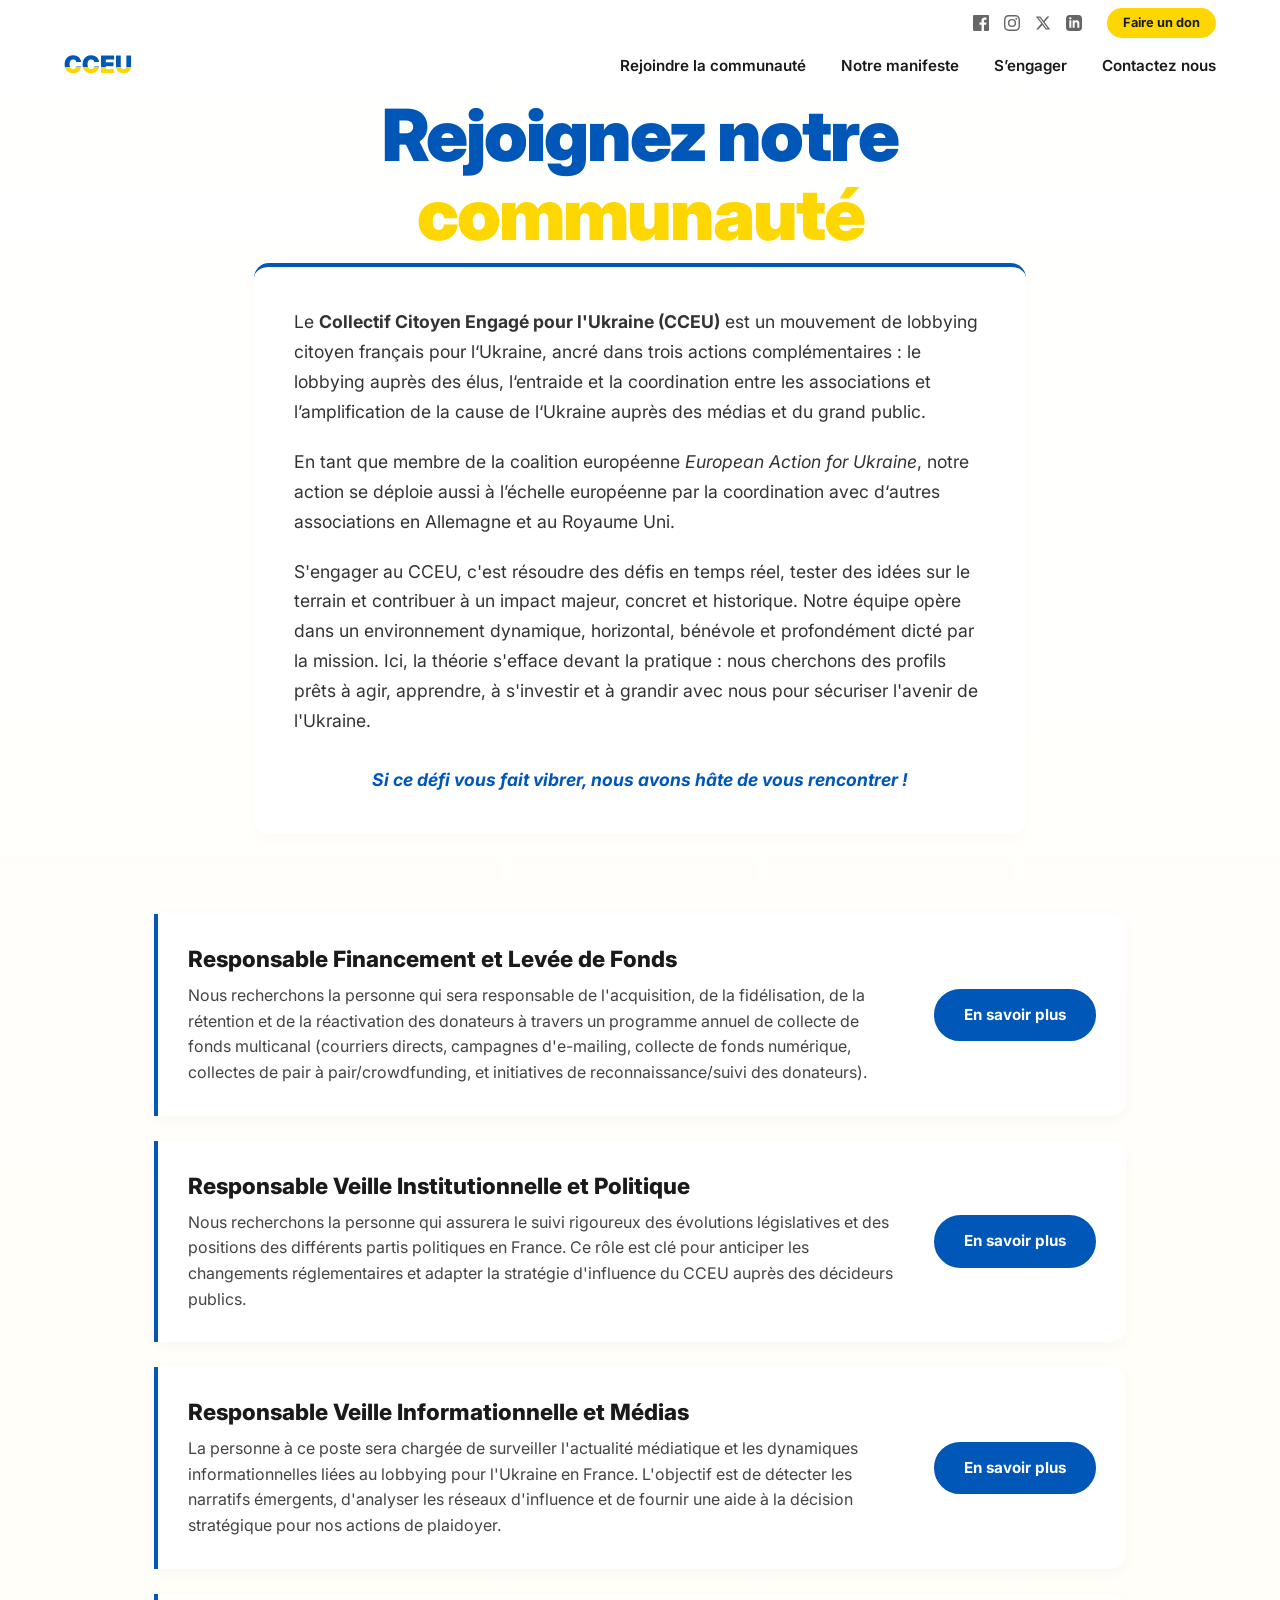
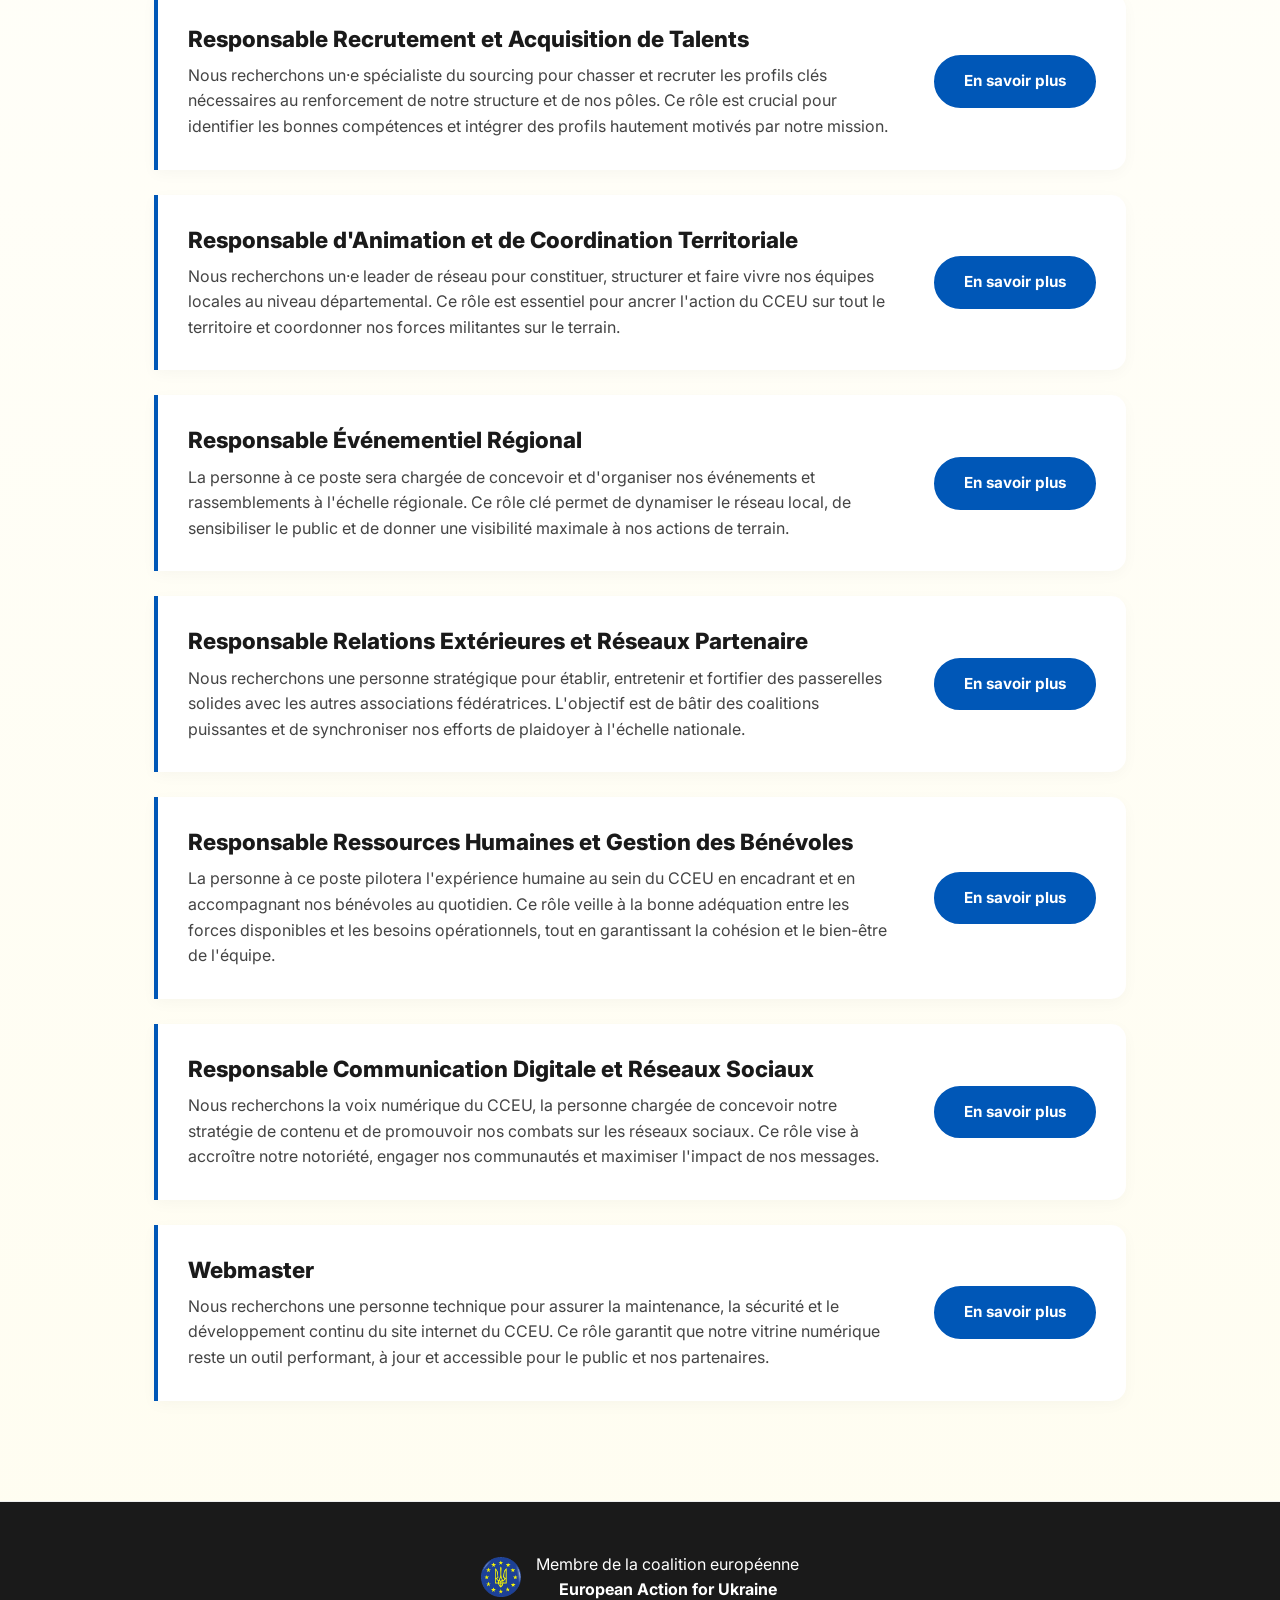
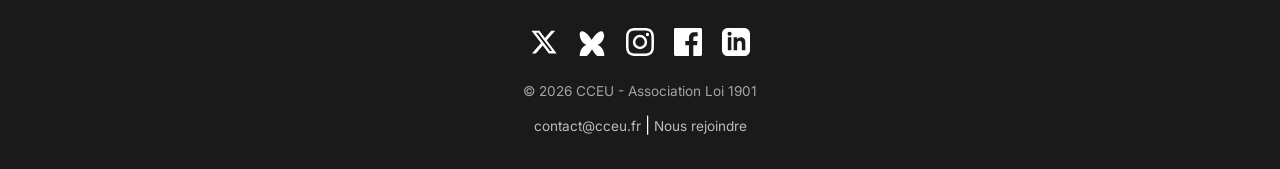
==== commit 1184602c: "amelioration navigation (lien commu whatsapp)" ====
--- a/pages/rejoindre.html
+++ b/pages/rejoindre.html
@@ -33,10 +33,11 @@
         </div>
 
         <nav class="main-nav">
-            <div class="logo-nav">CCEU</div>
+            <div class="logo-nav"><a href="https://cceu.fr">CCEU</a></div>
             <ul class="nav-links">
-                <li><a href="#manifeste">Notre manifeste</a></li>
-                <li><a href="https://cceu.fr/pages/rejoindre.html">Nous rejoindre</a></li>
+                <li><a href="https://chat.whatsapp.com/BabCQP9xGLk7FKaLxmbboo">Rejoindre la communauté</a></li>
+                <li><a href="https://cceu.fr/#manifeste">Notre manifeste</a></li>
+                <li><a href="https://cceu.fr/pages/rejoindre.html">S’engager</a></li>
                 <li><a href="mailto:contact@cceu.fr">Contactez nous</a></li>
             </ul>
         </nav>
--- a/index.css
+++ b/index.css
@@ -98,6 +98,10 @@
     background: linear-gradient(to bottom, var(--ua-blue) 55%, var(--ua-yellow) 50%);
    -webkit-background-clip: text;
    -webkit-text-fill-color: transparent;
+}
+
+.logo-nav a {
+    text-decoration: none;
 }
 
 .nav-links {
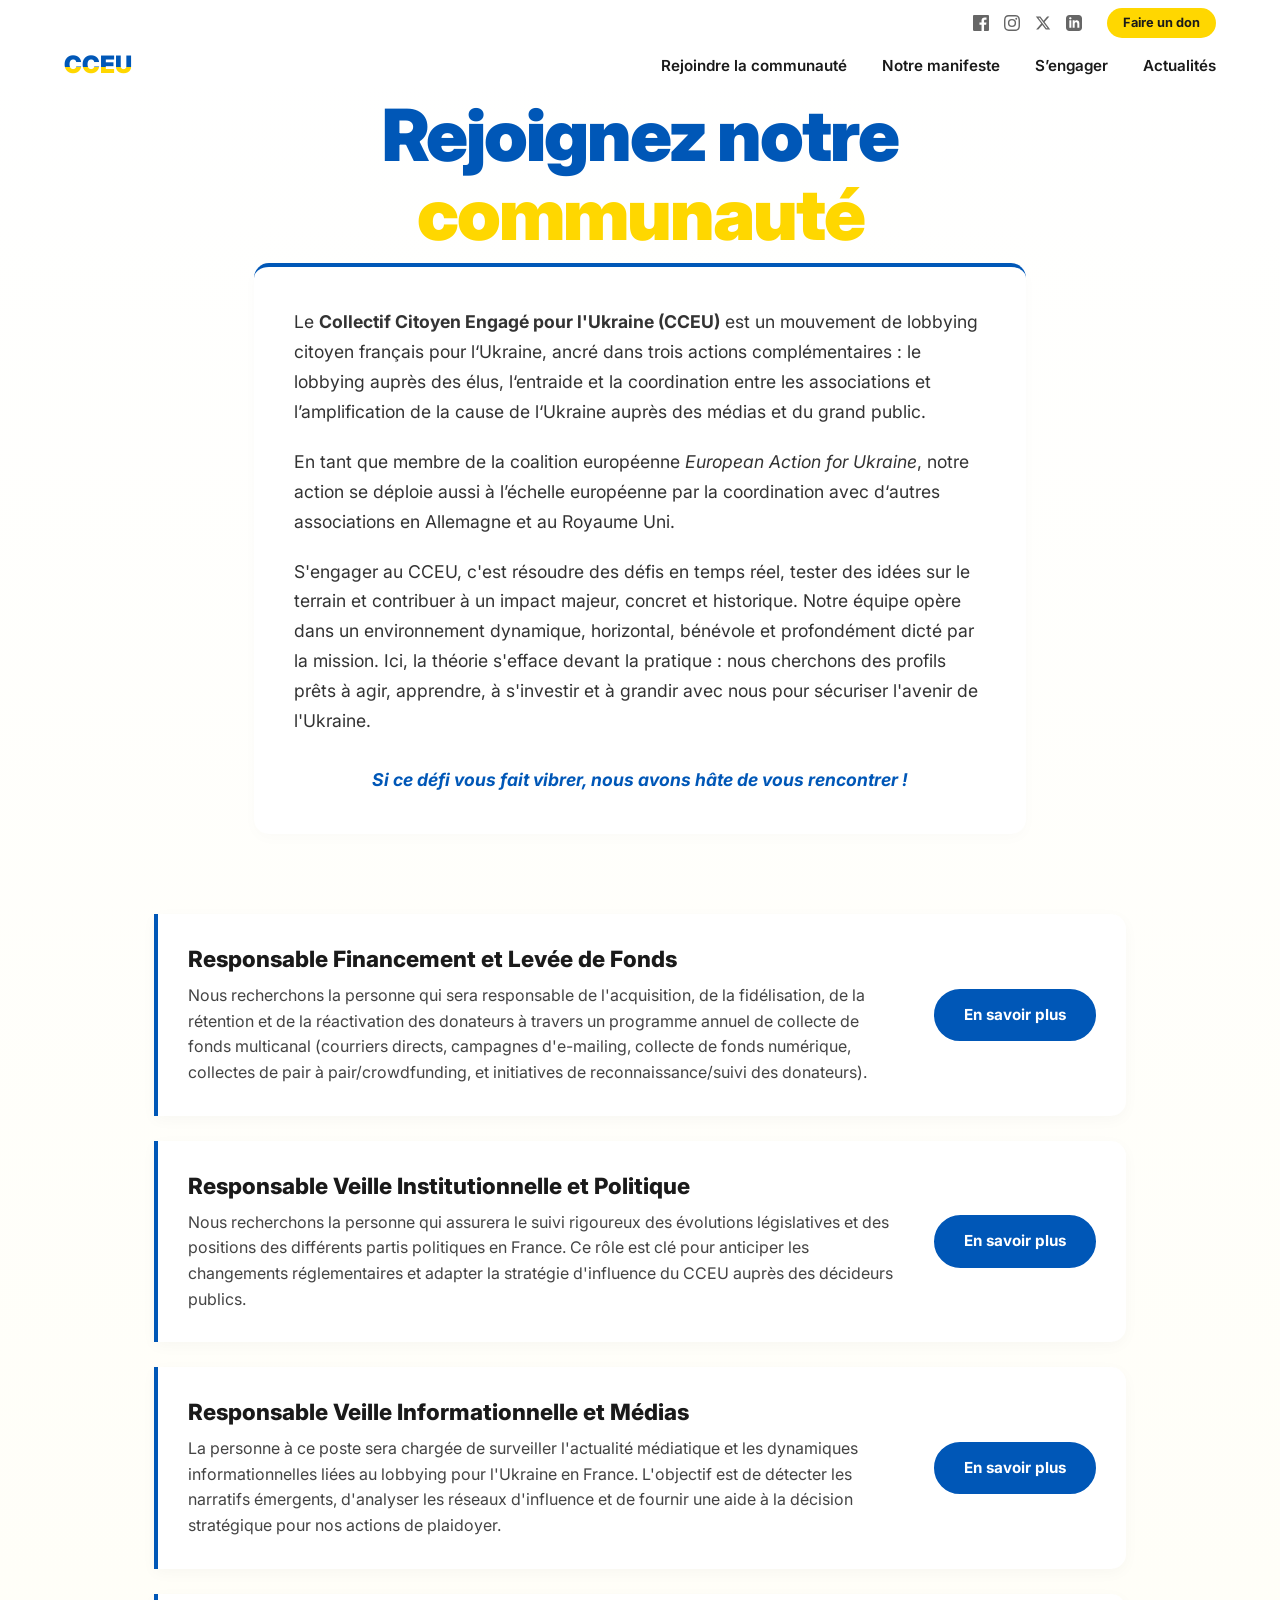
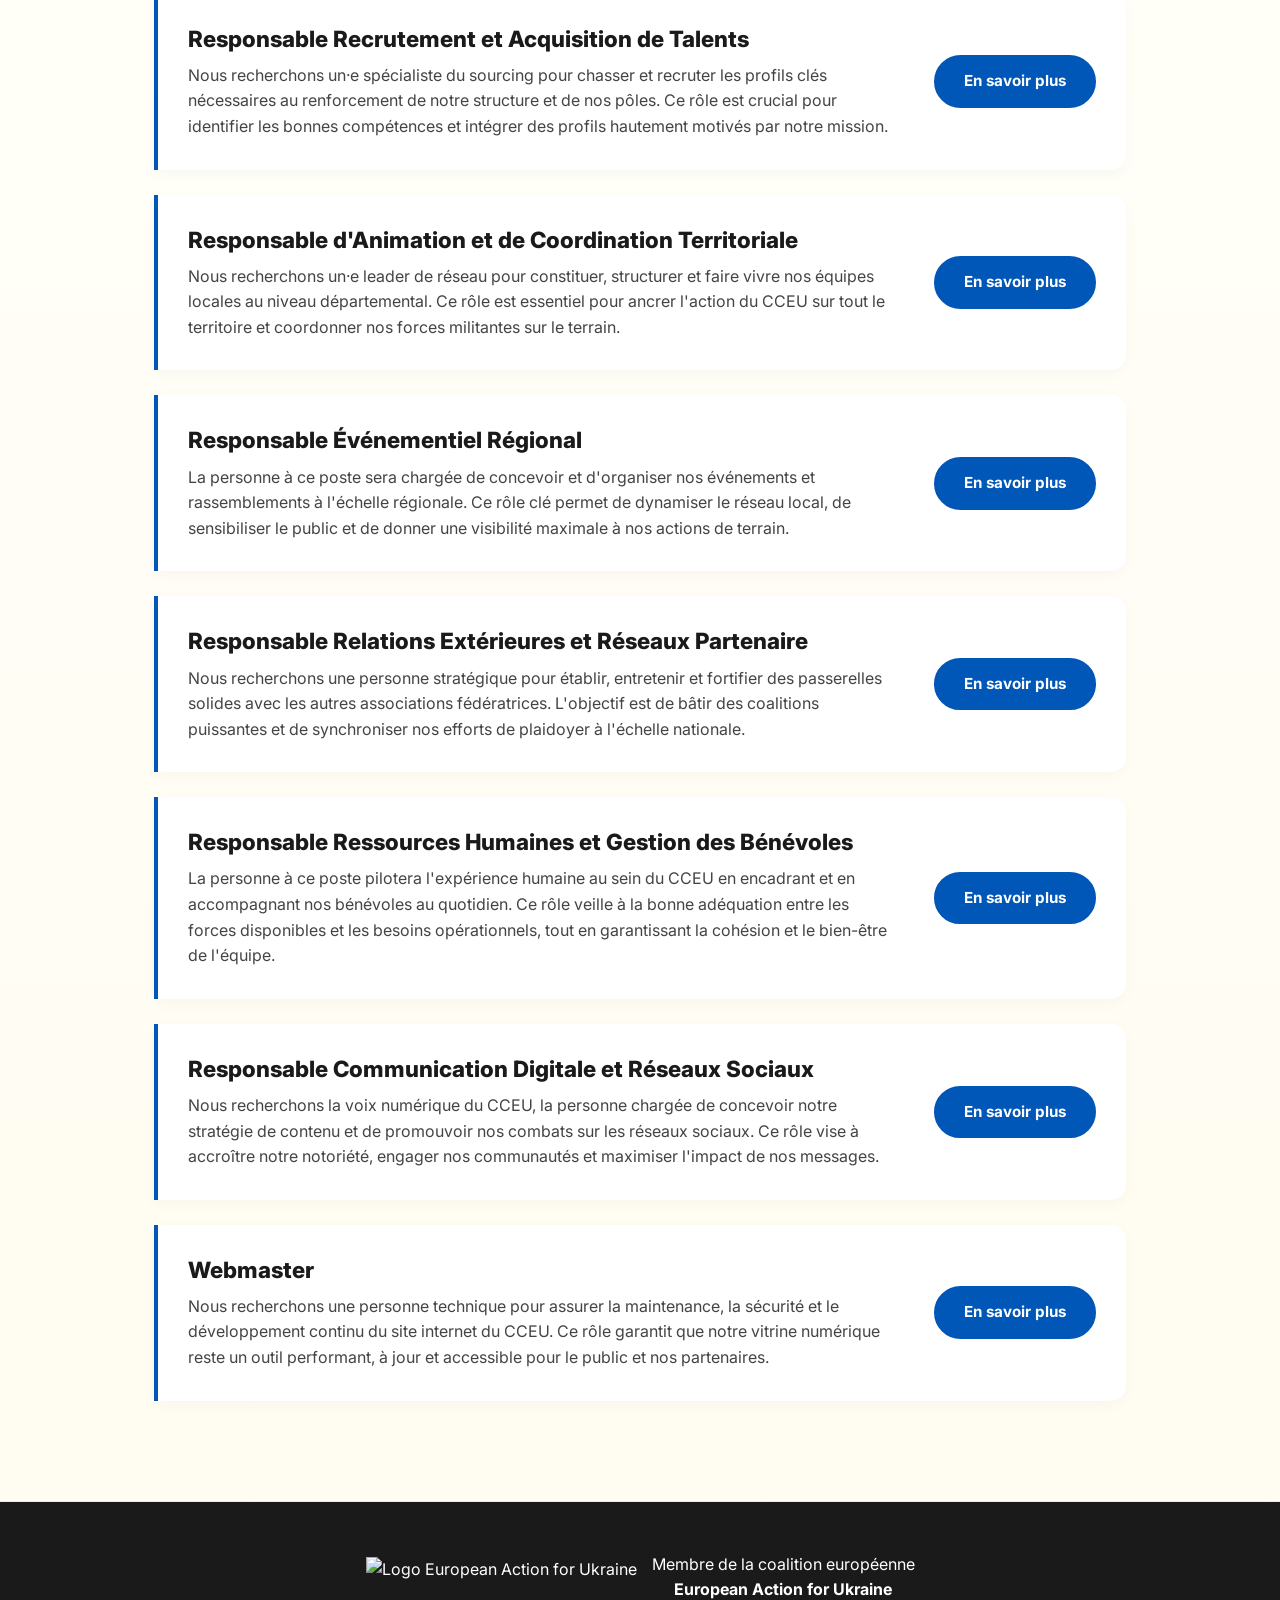
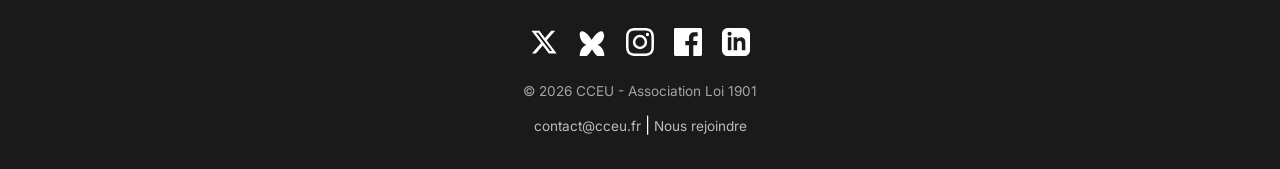
==== commit efa3f873: "navigation actualités et actualité improvement (3 types d’events)" ====
--- a/pages/rejoindre.html
+++ b/pages/rejoindre.html
@@ -38,7 +38,7 @@
                 <li><a href="https://chat.whatsapp.com/BabCQP9xGLk7FKaLxmbboo">Rejoindre la communauté</a></li>
                 <li><a href="https://cceu.fr/#manifeste">Notre manifeste</a></li>
                 <li><a href="https://cceu.fr/pages/rejoindre.html">S’engager</a></li>
-                <li><a href="mailto:contact@cceu.fr">Contactez nous</a></li>
+                <li><a href="https://cceu.fr/pages/blog/actualites.html">Actualités</a></li>
             </ul>
         </nav>
     </header>
@@ -180,7 +180,7 @@
         
         <div class="coalition-block">
             <a href="https://europeanactionforukraine.org" target="_blank" rel="noopener">
-                <img src="../static/logo_EAU.png" alt="Logo European Action for Ukraine">
+                <img src="../../website/static/logo_EAU.png" alt="Logo European Action for Ukraine">
                 <span>
                     Membre de la coalition européenne<br>
                     <strong>European Action for Ukraine</strong>
@@ -211,7 +211,7 @@
         
         <div class="emails">
             <a href="mailto:contact@cceu.fr">contact@cceu.fr</a> | 
-            <a href="rejoindre.html">Nous rejoindre</a>
+            <a href="https://cceu.fr/pages/rejoindre.html">Nous rejoindre</a>
         </div>
     </div>
 </footer>
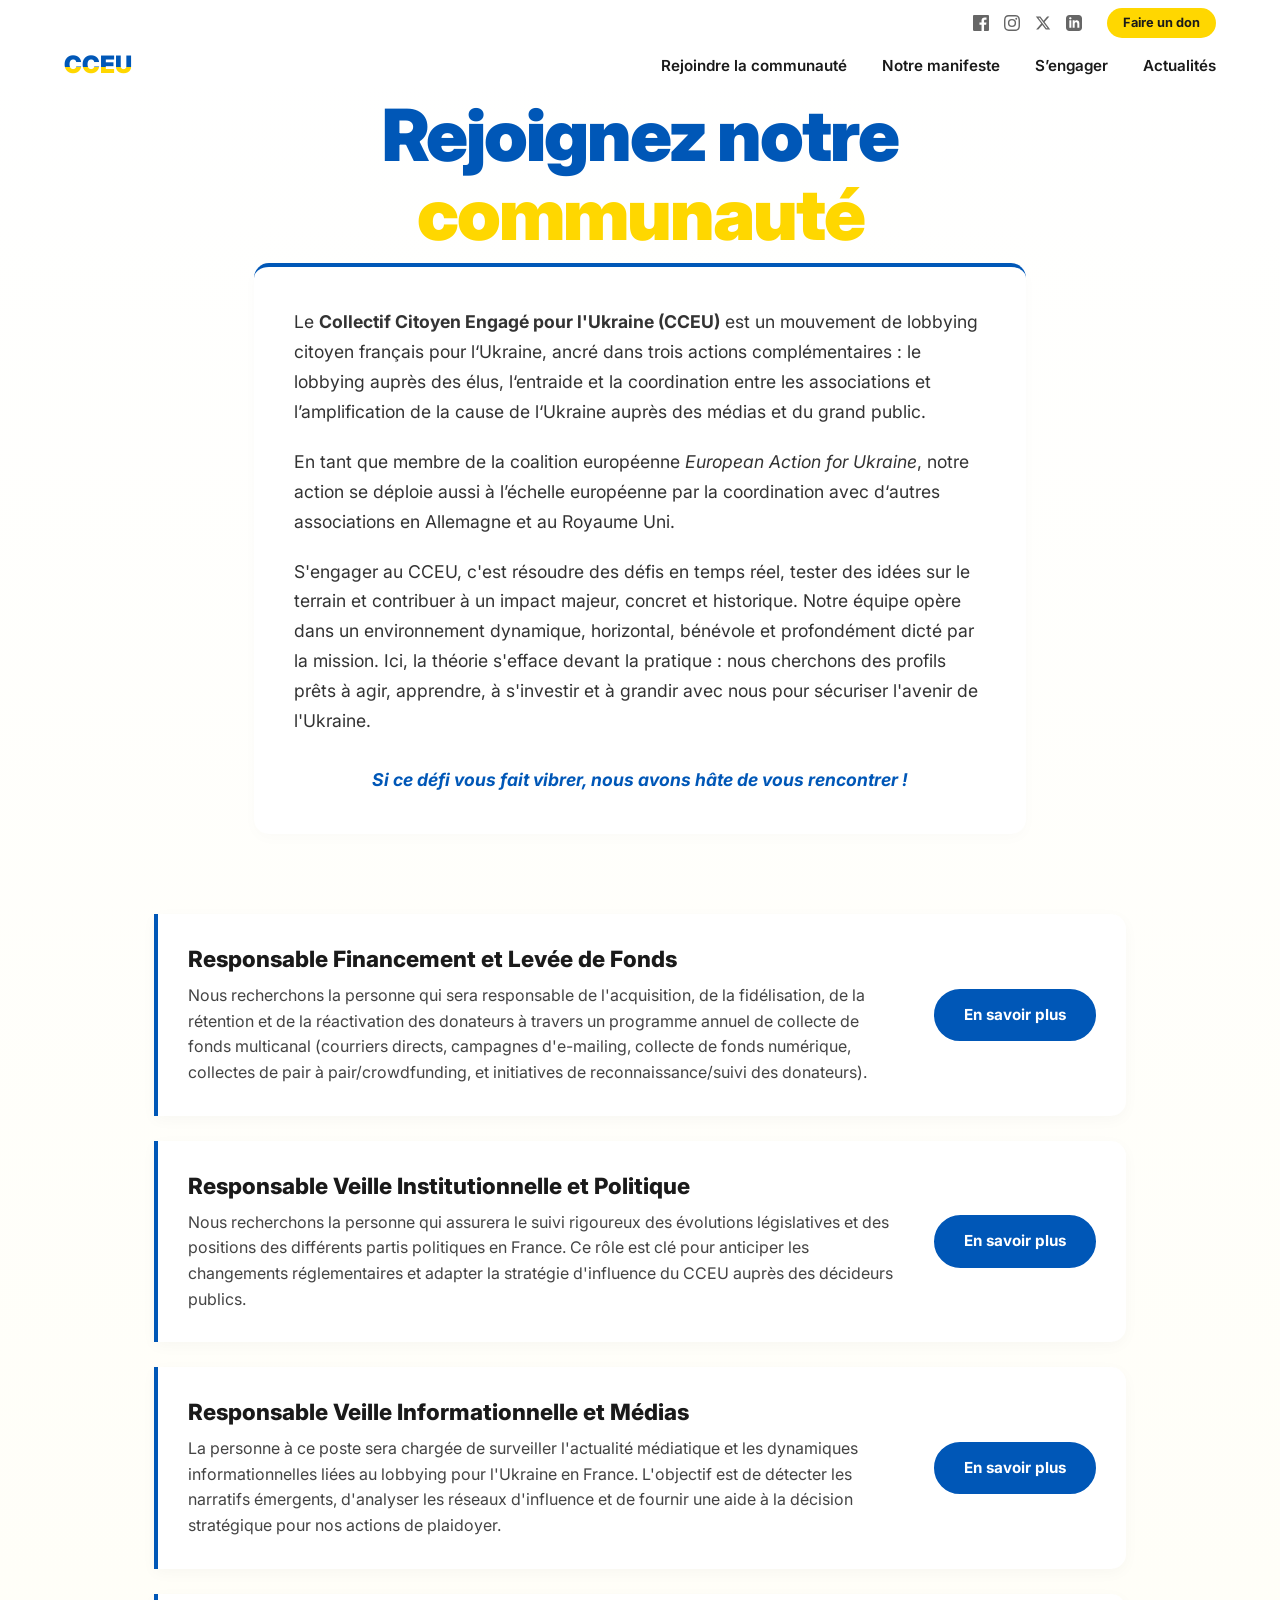
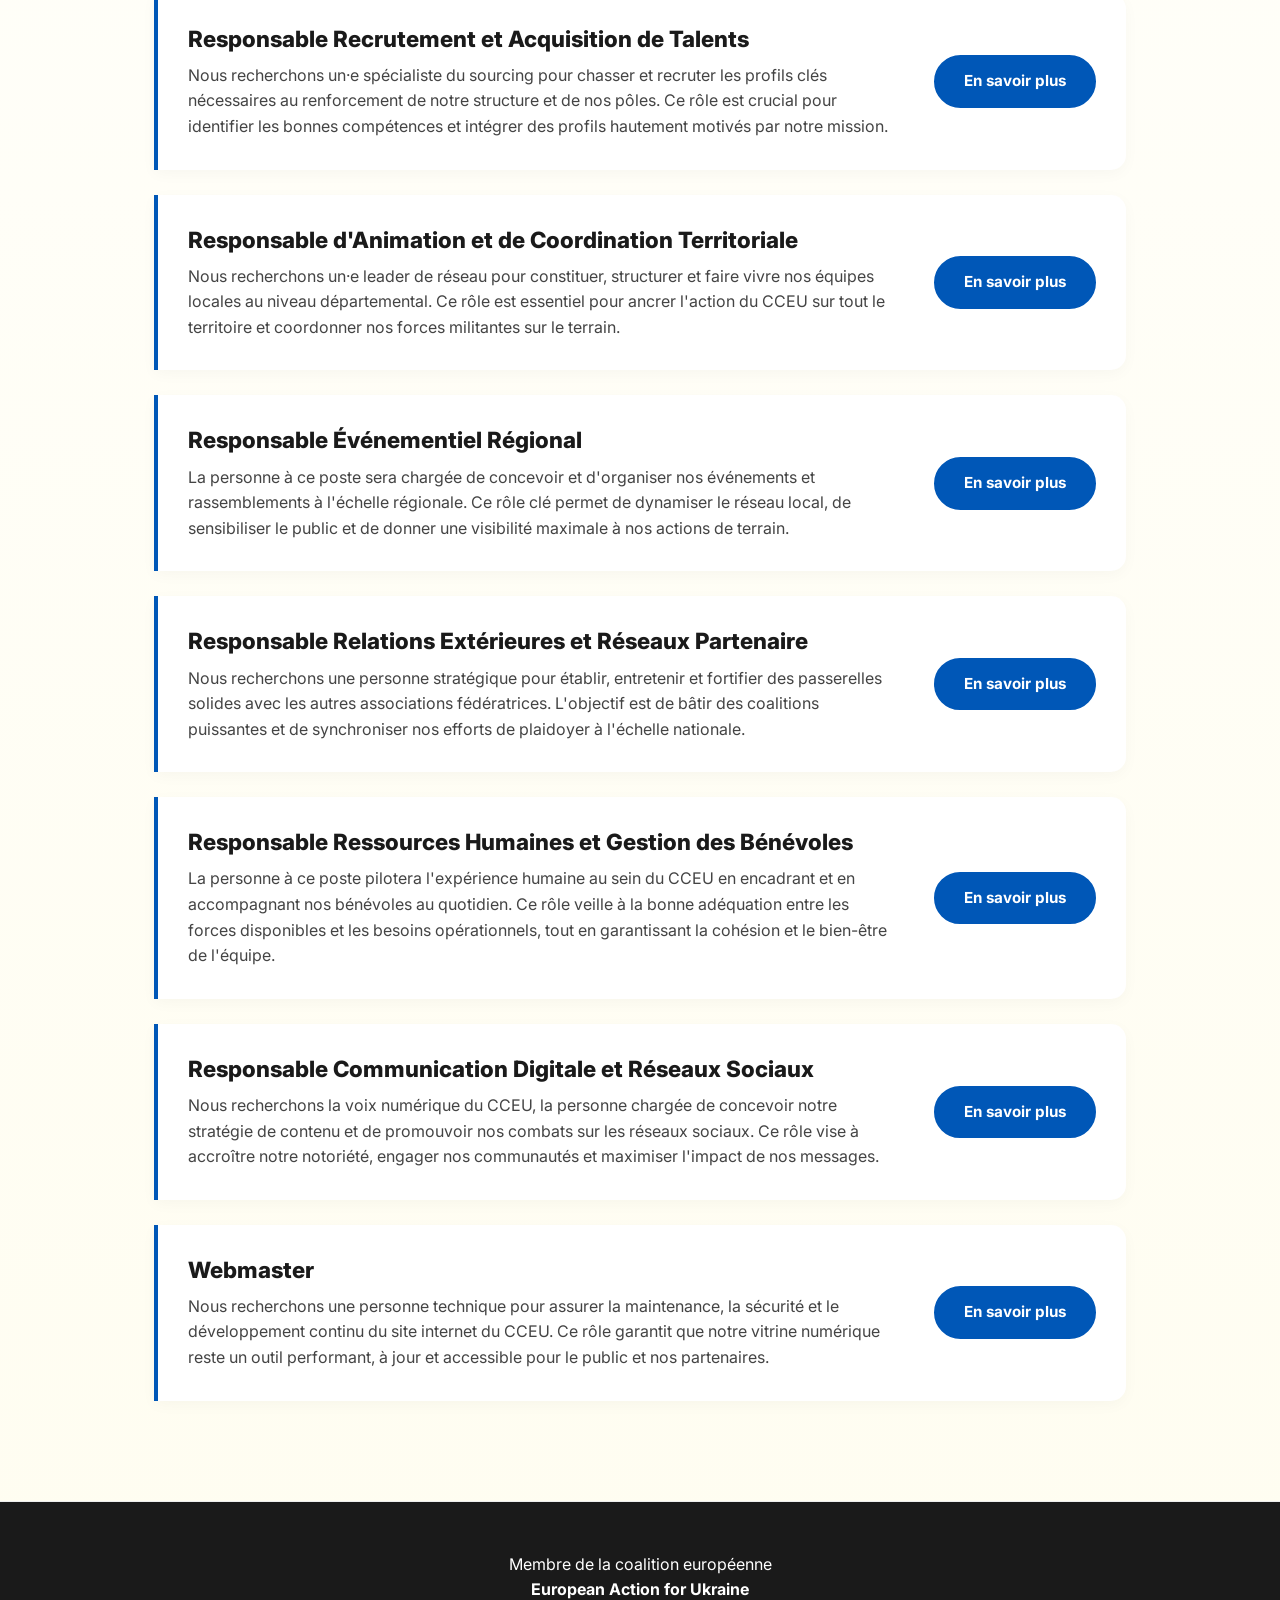
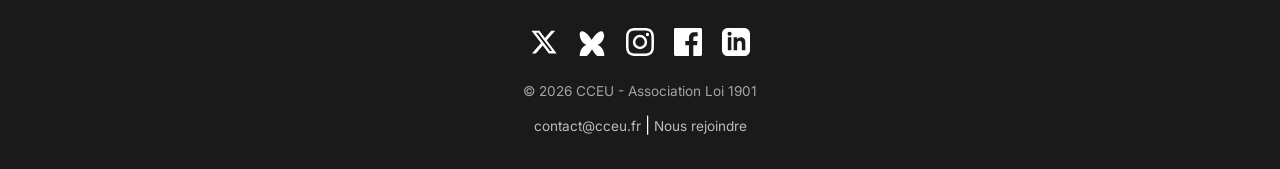
==== commit b3660aa6: "removing EAU logo to try prevent bad thumbnails on social medias :(" ====
--- a/pages/rejoindre.html
+++ b/pages/rejoindre.html
@@ -28,7 +28,7 @@
                         <svg viewBox="0 0 24 24"><path d="M19 0h-14c-2.761 0-5 2.239-5 5v14c0 2.761 2.239 5 5 5h14c2.762 0 5-2.239 5-5v-14c0-2.761-2.238-5-5-5zm-11 19h-3v-11h3v11zm-1.5-12.268c-.966 0-1.75-.79-1.75-1.764s.784-1.764 1.75-1.764 1.75.79 1.75 1.764-.783 1.764-1.75 1.764zm13.5 12.268h-3v-5.604c0-3.368-4-3.113-4 0v5.604h-3v-11h3v1.765c1.396-2.586 7-2.777 7 2.476v6.759z"/></svg>
                     </a>
                 </div>
-                <a href="https://www.paypal.com/donate/?hosted_button_id=MT288N3JQ9G96" target="_blank" class="btn-donate-top">Faire un don</a>
+                <a href="https://donorbox.org/donations-942513" target="_blank" class="btn-donate-top">Faire un don</a>
             </div>
         </div>
 
@@ -180,7 +180,6 @@
         
         <div class="coalition-block">
             <a href="https://europeanactionforukraine.org" target="_blank" rel="noopener">
-                <img src="../../website/static/logo_EAU.png" alt="Logo European Action for Ukraine">
                 <span>
                     Membre de la coalition européenne<br>
                     <strong>European Action for Ukraine</strong>
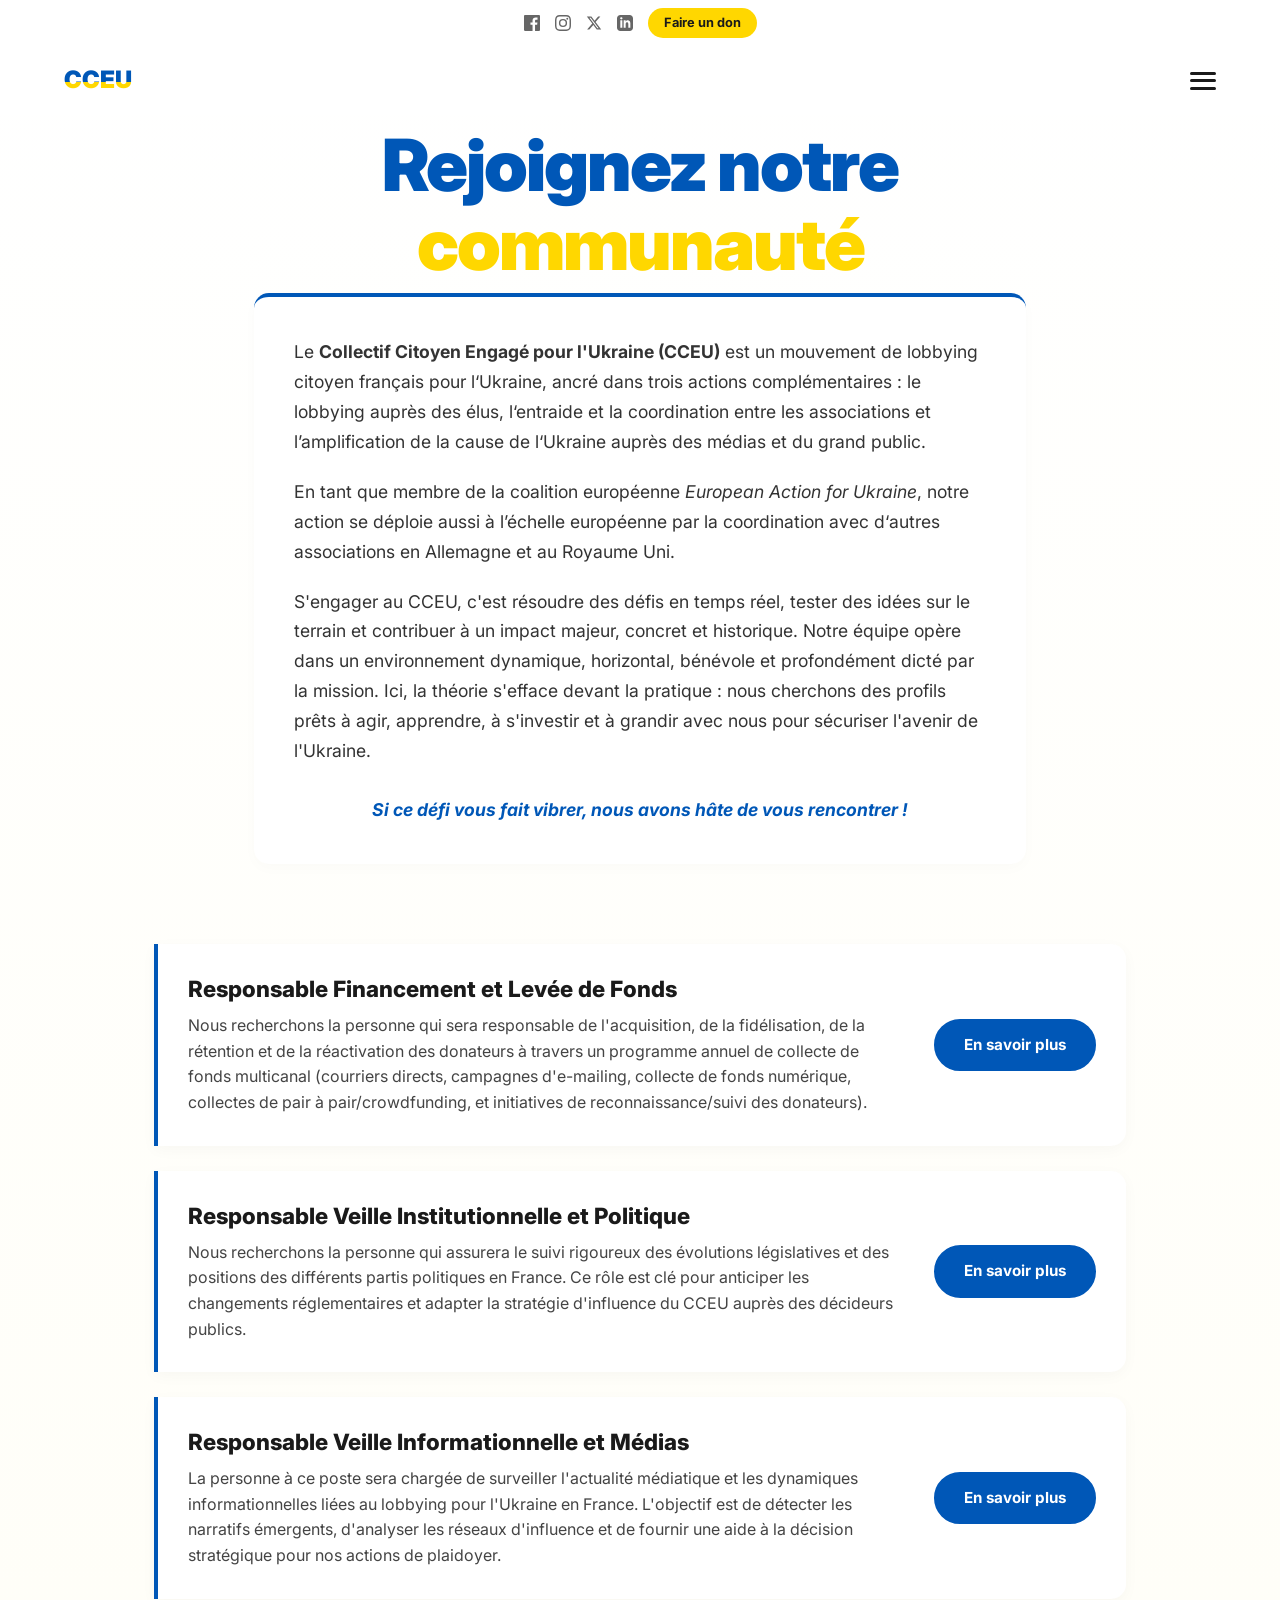
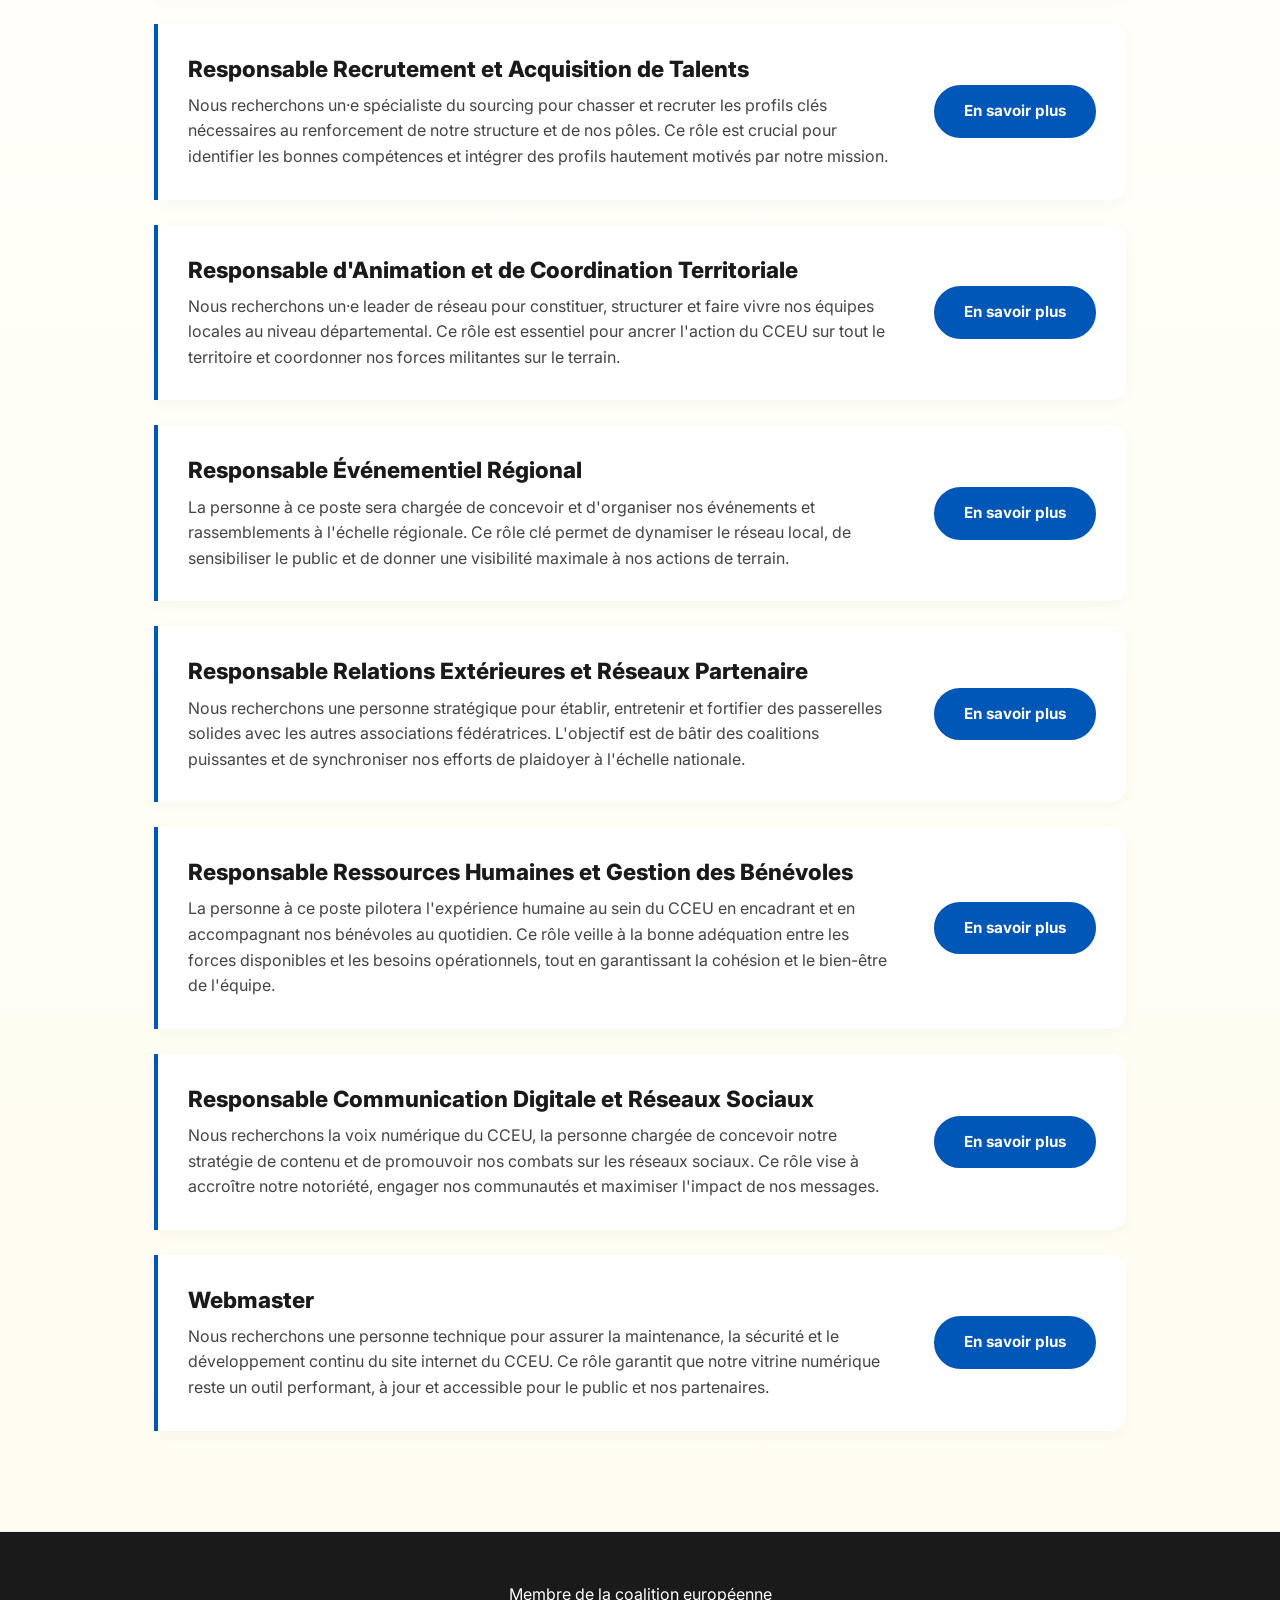
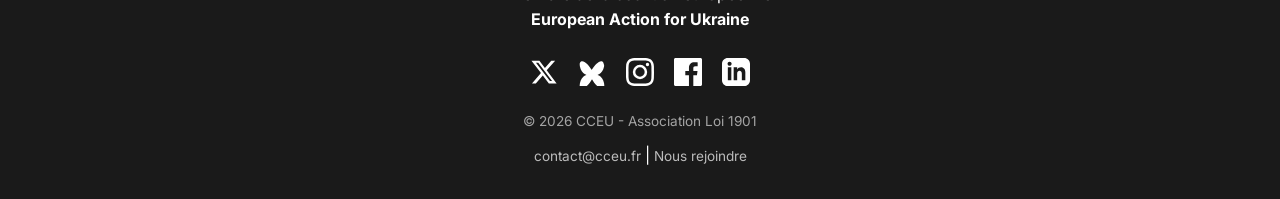
==== commit f35882a9: "update responsive navigation for mobile" ====
--- a/pages/rejoindre.html
+++ b/pages/rejoindre.html
@@ -9,6 +9,7 @@
     <link rel="preconnect" href="https://fonts.googleapis.com">
     <link rel="preconnect" href="https://fonts.gstatic.com" crossorigin>
     <link href="https://fonts.googleapis.com/css2?family=Inter:wght@400;700;900&display=swap" rel="stylesheet">
+    <script src="../index.js" defer></script>
 </head>
 <body>
 <header>
@@ -34,6 +35,13 @@
 
         <nav class="main-nav">
             <div class="logo-nav"><a href="https://cceu.fr">CCEU</a></div>
+
+            <button class="burger-menu" aria-label="Ouvrir le menu">
+                <span></span>
+                <span></span>
+                <span></span>
+            </button>
+
             <ul class="nav-links">
                 <li><a href="https://chat.whatsapp.com/BabCQP9xGLk7FKaLxmbboo">Rejoindre la communauté</a></li>
                 <li><a href="https://cceu.fr/#manifeste">Notre manifeste</a></li>
--- a/index.css
+++ b/index.css
@@ -55,7 +55,7 @@
 }
 
 .nav-socials svg {
-    width: 16px; /* Discret pour la top-bar */
+    width: 16px;
     height: 16px;
     fill: #666;
     transition: fill 0.2s, transform 0.2s;
@@ -121,6 +121,26 @@
 
 .nav-links a:hover {
     color: var(--ua-blue);
+}
+
+.burger-menu {
+    display: none;
+    flex-direction: column;
+    justify-content: space-between;
+    width: 26px;
+    height: 18px;
+    background: transparent;
+    border: none;
+    cursor: pointer;
+    padding: 0;
+}
+
+.burger-menu span {
+    width: 100%;
+    height: 3px;
+    background-color: var(--dark);
+    border-radius: 10px;
+    transition: all 0.3s ease;
 }
 /* #endregion */
 
@@ -515,7 +535,7 @@
 
 /* #region Responsive */
 
-@media (max-width: 768px) {
+@media (max-width: 1300px) {
     .acronym { font-size: 4rem; }
     .tagline { font-size: 1.8rem; }
     .cta-container { flex-direction: column; }
@@ -526,9 +546,13 @@
     }
 
     .main-nav {
-        flex-direction: column;
-        gap: 15px;
+        display: flex;
+        flex-wrap: wrap;
+        flex-direction: row;
+        justify-content: space-between;
+        align-items: center;
         padding: 15px 5%;
+        gap: 0;
     }
 
     nav {
@@ -542,13 +566,54 @@
         width: 100%;
     }
     .nav-links {
-        gap: 20px;
-        padding-left: 0;
+        display: none; /* Masqué par défaut */
+        width: 100%;   /* Force le retour à la ligne grâce au wrap */
+        flex-direction: column;
+        gap: 0;
+        padding: 15px 0 0 0;
+        margin-top: 10px;
+    }
+
+    /* Quand le menu est ouvert */
+    .nav-links.open {
+        display: flex;
+    }
+
+    .nav-links li {
+        width: 100%;
+        text-align: center;
+    }
+
+    .nav-links a {
+        display: block;
+        padding: 15px 0;
+        width: 100%;
+    }
+    
+    .nav-links a:hover {
+        background-color: #f9f9f9;
+    }
+
+    /* Animation du bouton Burger vers une croix 'X' */
+    .burger-menu.active span:nth-child(1) {
+        transform: translateY(9px) rotate(45deg);
+    }
+
+    .burger-menu.active span:nth-child(2) {
+        opacity: 0;
+    }
+
+    .burger-menu.active span:nth-child(3) {
+        transform: translateY(-9px) rotate(-45deg);
     }
 
     .nav-socials {
         border-right: none;
         padding-right: 0;
+    }
+
+    .burger-menu {
+        display: flex;
     }
 
     .mission-row, .mission-row.reverse {
